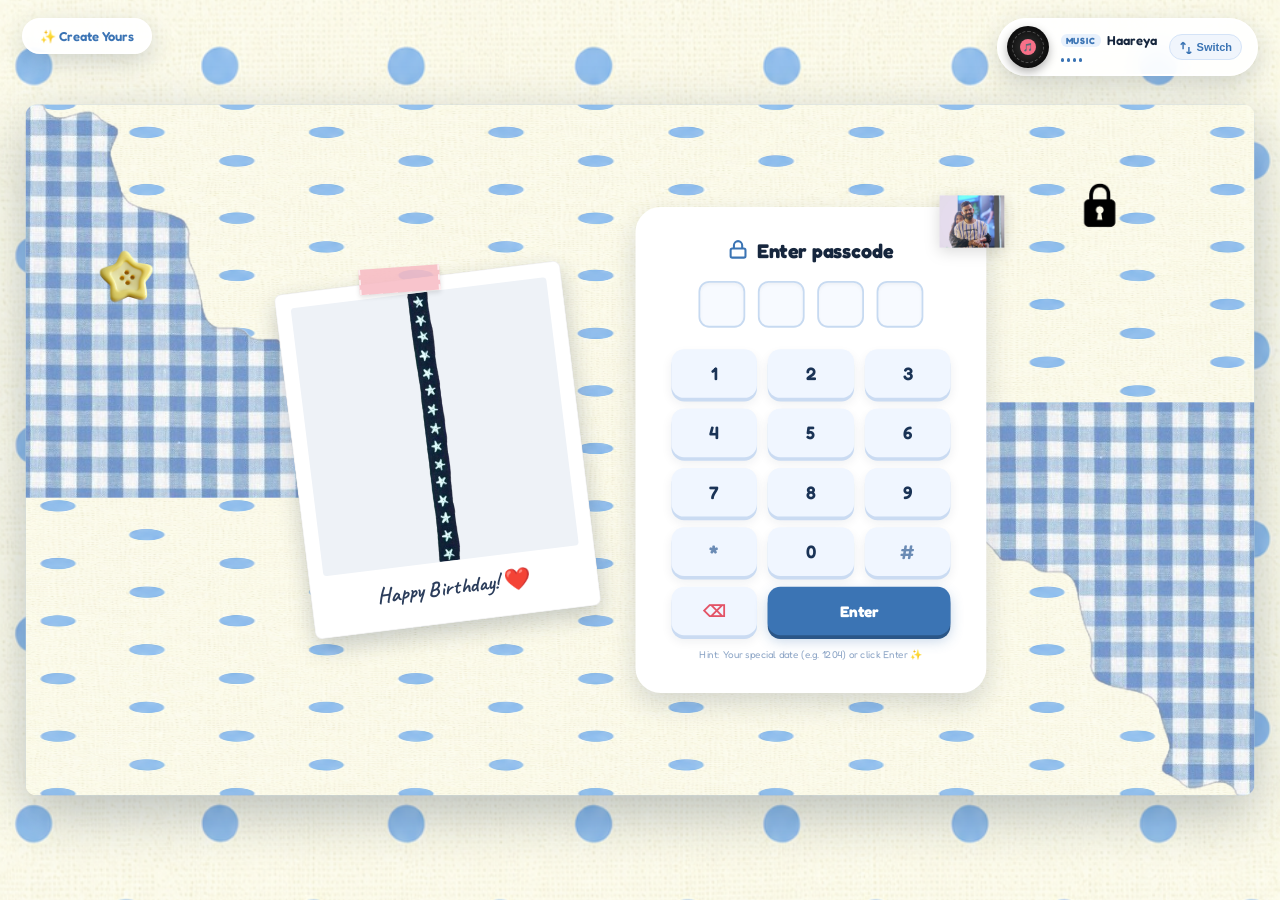
==== index.html @ 92aba4de "feat: complete Canva birthday surprise web app with dual audio, mobile HD engine, admin generator, a" ====
<!DOCTYPE html>
<html lang="en">
<head>
  <meta charset="UTF-8" />
  <meta name="viewport" content="width=device-width, initial-scale=1.0, maximum-scale=1.0, user-scalable=no" />
  <title>Happy Birthday! 🎂✨ | A Special Surprise</title>
  <link rel="icon" href="data:image/svg+xml,<svg xmlns=%22http://www.w3.org/2000/svg%22 viewBox=%220 0 100 100%22><text y=%22.9em%22 font-size=%2290%22>🎂</text></svg>" />
  
  <!-- Canva Fonts & Google Fonts -->
  <link rel="stylesheet" href="assets/fonts/fonts.css" />
  <link rel="preconnect" href="https://fonts.googleapis.com" />
  <link rel="preconnect" href="https://fonts.gstatic.com" crossorigin />
  <link href="https://fonts.googleapis.com/css2?family=Caveat:wght@500;600;700&family=Fredoka:wght@400;500;600;700&family=Patrick+Hand&family=Playfair+Display:ital,wght@0,600;0,700;1,500&display=swap" rel="stylesheet" />
  
  <!-- Canvas Confetti Library -->
  <script src="https://cdn.jsdelivr.net/npm/canvas-confetti@1.9.3/dist/confetti.browser.min.js"></script>
  
  <!-- Main Styles -->
  <link rel="stylesheet" href="styles.css" />
</head>
<body>

  <!-- Floating Audio Player -->
  <aside id="music-player" class="music-widget" aria-label="Music Player">
    <div class="vinyl-wrapper" id="music-toggle" title="Click to Play / Pause Music">
      <div class="vinyl-disc" id="vinyl-disc">
        <div class="vinyl-grooves"></div>
        <div class="vinyl-label">🎵</div>
      </div>
    </div>
    <div class="music-meta">
      <div class="music-title-wrap">
        <span class="music-label">MUSIC</span>
        <span class="music-title" id="music-title">Haareya</span>
      </div>
      <div class="music-bars" id="music-bars">
        <span></span><span></span><span></span><span></span>
      </div>
    </div>
    <button id="song-switch-btn" class="song-switch-btn" title="Switch Track: Haareya / City of Stars">
      <svg viewBox="0 0 24 24" width="14" height="14" fill="none" stroke="currentColor" stroke-width="2.5"><path d="M7 16V4m0 0L3 8m4-4l4 4m6 4v12m0 0l4-4m-4 4l-4-4"/></svg>
      <span>Switch</span>
    </button>
    <audio id="bg-music" loop preload="auto">
      <source src="assets/audio/haareya.mp3" type="audio/mpeg" />
    </audio>
  </aside>

  <!-- Top Floating Admin Link -->
  <a href="admin.html" class="floating-admin-btn" title="Create your own birthday website">
    <span>✨ Create Yours</span>
  </a>

  <!-- Stage Scaler & Centered Stage -->
  <div id="stage-scaler">
    <main id="stage" class="stage-canvas">
      <!-- Canva Cloud Paper Wipe Transition Overlay -->
      <div class="cloud-wipe-overlay" id="cloudWipe" aria-hidden="true"></div>

      <!-- ========================================== -->
      <!-- SLIDE 0: PASSCODE KEYPAD SCREEN             -->
      <!-- ========================================== -->
      <section id="slide-passcode" class="slide active">
        <!-- Torn Gingham Corners -->
        <img src="assets/images/936ff959f65e2d74a622d9ba87ce4b27.png" class="torn-gingham top-left" alt="" />
        <img src="assets/images/936ff959f65e2d74a622d9ba87ce4b27.png" class="torn-gingham bottom-right" alt="" />
        
        <!-- Sparkle stickers -->
        <img src="assets/images/36390bb80030bd93bab742df3a946f5d.png" class="sparkle-sticker star-1" alt="" />
        <img src="assets/images/0099aefeea146e88918db1a9b45b5390.png" class="sparkle-sticker star-2" alt="" />

        <div class="passcode-container">
          <!-- Left: Tilted Polaroid Frame -->
          <div class="polaroid-wrapper" id="passcode-polaroid-wrap">
            <div class="washi-tape tape-top"></div>
            <div class="polaroid-card">
              <div class="polaroid-photo-frame">
                <img id="passcode-polaroid" src="assets/images/8338b435081652f46c4089cbbcd1a45d.png" alt="Memory Photo" class="polaroid-img" />
              </div>
              <div class="polaroid-caption" id="passcode-polaroid-note">Happy Birthday! ❤️</div>
            </div>
          </div>

          <!-- Right: Keypad Card -->
          <div class="keypad-card" id="keypad-card">
            <!-- Ribbon Bow on Top Right -->
            <img src="assets/images/a9b2fd4d803537659a437577995dca43.png" class="ribbon-bow" alt="" />
            
            <div class="keypad-header">
              <div class="lock-icon-wrap">
                <svg viewBox="0 0 24 24" width="22" height="22" fill="none" stroke="currentColor" stroke-width="2.5"><rect x="3" y="11" width="18" height="11" rx="2" ry="2"/><path d="M7 11V7a5 5 0 0 1 10 0v4"/></svg>
              </div>
              <h2 class="keypad-title">Enter passcode</h2>
            </div>

            <!-- 4-digit Asterisk Slots -->
            <div class="pin-display" id="pin-display">
              <div class="pin-slot" data-index="0"></div>
              <div class="pin-slot" data-index="1"></div>
              <div class="pin-slot" data-index="2"></div>
              <div class="pin-slot" data-index="3"></div>
            </div>

            <!-- Keypad Grid -->
            <div class="keypad-grid" id="keypad-grid">
              <button class="key-btn" data-key="1">1</button>
              <button class="key-btn" data-key="2">2</button>
              <button class="key-btn" data-key="3">3</button>
              <button class="key-btn" data-key="4">4</button>
              <button class="key-btn" data-key="5">5</button>
              <button class="key-btn" data-key="6">6</button>
              <button class="key-btn" data-key="7">7</button>
              <button class="key-btn" data-key="8">8</button>
              <button class="key-btn" data-key="9">9</button>
              <button class="key-btn key-special" data-key="*">*</button>
              <button class="key-btn" data-key="0">0</button>
              <button class="key-btn key-special" data-key="#">#</button>
              <button class="key-btn key-clear" data-key="clear" title="Clear">⌫</button>
              <button class="key-btn key-enter" data-key="enter" id="btn-enter-passcode">Enter</button>
            </div>
            <div class="keypad-hint">Hint: Your special date (e.g. 1204) or click Enter ✨</div>
          </div>
        </div>
      </section>

      <!-- ========================================== -->
      <!-- SLIDE 5: WRONG PASSCODE SCREEN             -->
      <!-- ========================================== -->
      <section id="slide-wrong-passcode" class="slide">
        <img src="assets/images/936ff959f65e2d74a622d9ba87ce4b27.png" class="torn-gingham top-left" alt="" />
        <img src="assets/images/936ff959f65e2d74a622d9ba87ce4b27.png" class="torn-gingham bottom-right" alt="" />
        
        <div class="content-box">
          <div class="cat-gif-frame">
            <img src="assets/images/d06c4a481034f2325da9010e7d6704fa.gif" alt="Wrong Passcode Cat" class="animated-gif" />
          </div>
          <h1 class="slide-title title-danger">Wrong Passcode !! 🙈</h1>
          <p class="slide-sub">Oopsie! That's not the secret birthday code!</p>
          <button id="btn-wrong-passcode-retry" class="cute-btn btn-primary btn-bounce">
            <span>TRY AGAIN</span>
          </button>
        </div>
      </section>

      <!-- ========================================== -->
      <!-- SLIDE 6: WANNA SEE YOUR SURPRISE?          -->
      <!-- ========================================== -->
      <section id="slide-surprise" class="slide">
        <img src="assets/images/936ff959f65e2d74a622d9ba87ce4b27.png" class="torn-gingham top-left" alt="" />
        <img src="assets/images/936ff959f65e2d74a622d9ba87ce4b27.png" class="torn-gingham bottom-right" alt="" />
        
        <div class="content-box">
          <div class="mascot-frame">
            <img src="assets/images/3a671a6dfc5faa2d87a4b208f50bb90a.png" alt="Cute Bear" class="mascot-img pulse-anim" />
          </div>
          <h1 class="slide-title">Wanna see your surprise? 🎁✨</h1>
          <div class="btn-group">
            <button id="btn-surprise-yes" class="cute-btn btn-yes">
              <span>YES ! 🥰</span>
            </button>
            <button id="btn-surprise-no" class="cute-btn btn-no">
              <span>NO 😜</span>
            </button>
          </div>
        </div>
      </section>

      <!-- ========================================== -->
      <!-- SLIDE 7: HOW DARE YOU CLICK NO !           -->
      <!-- ========================================== -->
      <section id="slide-how-dare-you" class="slide">
        <img src="assets/images/936ff959f65e2d74a622d9ba87ce4b27.png" class="torn-gingham top-left" alt="" />
        <img src="assets/images/936ff959f65e2d74a622d9ba87ce4b27.png" class="torn-gingham bottom-right" alt="" />
        
        <div class="content-box">
          <div class="cat-gif-frame">
            <img src="assets/images/bbd46bb7feaae5804098b672ba73435b.gif" alt="Angry Kitty" class="animated-gif" />
          </div>
          <h1 class="slide-title title-shake">How dare you click NO ! 😾</h1>
          <p class="slide-sub">You don't get to say no on your birthday! Try again!</p>
          <button id="btn-how-dare-retry" class="cute-btn btn-primary btn-bounce">
            <span>TRY AGAIN 🥺</span>
          </button>
        </div>
      </section>

      <!-- ========================================== -->
      <!-- SLIDE 4: 12:00 AM BIRTHDAY SPREAD (Canva Page 8) -->
      <!-- ========================================== -->
      <section id="slide-bday-spread" class="slide" aria-label="Happy Birthday 12:00 AM Spread">
        <!-- Torn Gingham Corners -->
        <img src="assets/images/936ff959f65e2d74a622d9ba87ce4b27.png" class="torn-gingham top-left" alt="" />
        <img src="assets/images/936ff959f65e2d74a622d9ba87ce4b27.png" class="torn-gingham bottom-right" alt="" />

        <!-- Sparkle Stickers -->
        <img src="assets/images/36390bb80030bd93bab742df3a946f5d.png" class="sparkle-sticker star-1" alt="" />
        <img src="assets/images/0099aefeea146e88918db1a9b45b5390.png" class="sparkle-sticker star-2" alt="" />

        <div class="bday-spread">
          <!-- Left: Tilted Portrait Polaroid with Washi Tape and Newspaper-Cutout Ransom Badges -->
          <div class="bday-left">
            <div class="my-boy-frame">
              <div class="washi-tape tape-top"></div>
              <!-- Ransom Cutout MY BOY & MOI Badges -->
              <div class="ransom-badge ransom-top" id="myBoyBadge">
                <span class="ransom-letter bg-navy">M</span>
                <span class="ransom-letter bg-mid">Y</span>
                <span class="ransom-letter bg-white-border" style="margin-left: 4px;">B</span>
                <span class="ransom-letter bg-navy">O</span>
                <span class="ransom-letter bg-mid">Y</span>
              </div>
              <div class="ransom-badge ransom-bottom" id="moiBadge">
                <span class="ransom-letter bg-mid">M</span>
                <span class="ransom-letter bg-white-border">O</span>
                <span class="ransom-letter bg-navy">I</span>
              </div>
              <img id="imgSpread" class="polaroid-img" src="assets/images/8f4399ac68b4198a5ef2dcbb0eec4224.jpg" alt="Birthday boy portrait" />
            </div>
          </div>

          <!-- Right: Bunting, HAPPY BIRTHDAY Cutouts, Subtitle, CTA Button, Raccoon Sticker -->
          <div class="bday-right">
            <!-- Hanging SVG Pennant Bunting Banner -->
            <svg class="bunting-svg" width="310" height="68" viewBox="0 0 310 68" fill="none" aria-hidden="true">
              <path d="M8 10 Q155 48 302 10" stroke="#1c314a" stroke-width="2.5"/>
              <polygon points="35,17 55,22 42,40" fill="#4878ab"/>
              <polygon points="88,26 110,29 96,48" fill="#d7e6f5" stroke="#1c314a" stroke-width="1.5"/>
              <polygon points="145,31 167,31 156,51" fill="#1c314a"/>
              <polygon points="202,27 224,24 214,44" fill="#d7e6f5" stroke="#1c314a" stroke-width="1.5"/>
              <polygon points="255,18 275,13 268,34" fill="#4878ab"/>
            </svg>

            <!-- Cutout Letters spelling HAPPY BIRTHDAY -->
            <div class="cutout-letters" aria-label="HAPPY BIRTHDAY">
              <span class="cutout-char dark">H</span>
              <span class="cutout-char mid">A</span>
              <span class="cutout-char light">P</span>
              <span class="cutout-char gingham">P</span>
              <span class="cutout-char dark">Y</span>
              <span class="cutout-break"></span>
              <span class="cutout-char light">B</span>
              <span class="cutout-char mid">I</span>
              <span class="cutout-char gingham">R</span>
              <span class="cutout-char dark">T</span>
              <span class="cutout-char light">H</span>
              <span class="cutout-char mid">D</span>
              <span class="cutout-char dark">A</span>
              <span class="cutout-char gingham">Y</span>
            </div>

            <p class="hand-sub bday-time-sub" id="bdaySubtitle">
              12:00 AM — Officially your special day! 💙
            </p>

            <button class="cute-btn btn-primary btn-bounce" id="btn-bday-celebrate" type="button">
              <span>Let's Celebrate →</span>
            </button>

            <!-- Cute Party Raccoon Sticker in Bottom Right Corner (video 0:26 match) -->
            <img class="spread-raccoon-sticker" src="assets/images/9e7f1cf7519b99cb4047562725440301.png" alt="Party raccoon sticker" />
          </div>
        </div>
      </section>

      <!-- ========================================== -->
      <!-- SLIDE 5: BLOW OUT THE CANDLES !!!          -->
      <!-- ========================================== -->
      <section id="slide-candles" class="slide" aria-label="Interactive birthday cake">
        <img src="assets/images/936ff959f65e2d74a622d9ba87ce4b27.png" class="torn-gingham top-left" alt="" />
        <img src="assets/images/936ff959f65e2d74a622d9ba87ce4b27.png" class="torn-gingham bottom-right" alt="" />

        <div class="candles-content">
          <h1 class="slide-title candles-title" id="cakeHeading">Blow out the Candles !!! 🎂</h1>
          <p class="candles-subtitle" id="cakeSub">✨ Click the cake to make a wish &amp; blow out the candles! ✨</p>
          
          <div class="cake-stage-wrapper">
            <!-- Left Cheering Chihuahua Pair (pops up on candle blowout) -->
            <div class="chihuahua-pair left-pair">
              <img class="cheering-chihuahua" id="dogLeft" src="assets/images/e0ae3e6a46d5f4d81db61797c53d1c94.png" alt="Cheering party dog" />
              <img class="cheering-chihuahua" id="dogLeft2" src="assets/images/b58dc6a9766481bf222b681c7176d78d.png" alt="Cheering party dog" />
            </div>

            <!-- Photorealistic Vintage Cake with 8 Interactive Flickering Candle Flames -->
            <div class="cake-interactive" id="cake-container" role="button" tabindex="0" title="Click cake to blow candles!" aria-label="Blow out candles">
              <img src="assets/images/09a443278b31bd865cae4542ae22295b.png" alt="Birthday Cake" class="cake-photo-img" id="cake-img" />
              <div class="flame-overlay-layer" id="candlesGroup">
                <span class="real-flame" style="left: 34%; top: 11%;"></span>
                <span class="real-flame" style="left: 39%; top: 14%;"></span>
                <span class="real-flame" style="left: 43%; top: 9%;"></span>
                <span class="real-flame" style="left: 49%; top: 8%;"></span>
                <span class="real-flame" style="left: 55%; top: 9%;"></span>
                <span class="real-flame" style="left: 59%; top: 13%;"></span>
                <span class="real-flame" style="left: 63%; top: 10%;"></span>
                <span class="real-flame" style="left: 66%; top: 12%;"></span>
              </div>
            </div>

            <!-- Right Cheering Chihuahua Pair -->
            <div class="chihuahua-pair right-pair">
              <img class="cheering-chihuahua flip" id="dogRight1" src="assets/images/b58dc6a9766481bf222b681c7176d78d.png" alt="Cheering party dog" />
              <img class="cheering-chihuahua flip" id="dogRight" src="assets/images/e0ae3e6a46d5f4d81db61797c53d1c94.png" alt="Cheering party dog" />
            </div>
          </div>
          
          <div class="blow-hint-tag" id="cakeHintText">🎂 Click me to blow candles !! 💨</div>

          <div class="cake-action-btns">
            <button class="cute-btn btn-secondary sm" id="micBlowBtn" type="button">🎤 Blow Into Mic</button>
            <button class="cute-btn btn-primary sm" id="afterCakeBtn" type="button" style="display: none;">
              <span>Next: Choose Gifts! 🎁</span>
            </button>
          </div>
        </div>
      </section>

      <!-- ========================================== -->
      <!-- SLIDE 10: YAY!! HAPPY BIRTHDAYYY           -->
      <!-- ========================================== -->
      <section id="slide-celebration" class="slide">
        <img src="assets/images/936ff959f65e2d74a622d9ba87ce4b27.png" class="torn-gingham top-left" alt="" />
        <img src="assets/images/936ff959f65e2d74a622d9ba87ce4b27.png" class="torn-gingham bottom-right" alt="" />

        <div class="content-box">
          <div class="celebration-badge">🎉 WISH GRANTED! 🎉</div>
          <h1 class="slide-title celebration-title">Yay!! Happy Birthdayyy! 🥳💖</h1>
          <div class="cake-celebrate-wrap">
            <img src="assets/images/b1dee7f2cea3aa95b9dc54d5a8ccc1fa.png" alt="Blown Out Cake" class="cake-blown-img" />
          </div>
          <p class="slide-sub">May all your sweetest dreams and secret wishes come true!</p>
          <button id="btn-to-accept-gifts" class="cute-btn btn-primary btn-bounce">
            <span>Next: Choose Gifts! 🎁</span>
          </button>
        </div>
      </section>

      <!-- ========================================== -->
      <!-- SLIDE 11: ACCEPT YOUR GIFTS?               -->
      <!-- ========================================== -->
      <section id="slide-accept-gifts" class="slide">
        <img src="assets/images/936ff959f65e2d74a622d9ba87ce4b27.png" class="torn-gingham top-left" alt="" />
        <img src="assets/images/936ff959f65e2d74a622d9ba87ce4b27.png" class="torn-gingham bottom-right" alt="" />

        <div class="content-box">
          <div class="teddy-frame">
            <img src="assets/images/a5bdfde35d03ce2bd14f553ed2249355.png" alt="Cute Teddy" class="teddy-img pulse-anim" />
          </div>
          <h1 class="slide-title">Accept your gifts? 💝</h1>
          <div class="btn-group">
            <button id="btn-accept-yes" class="cute-btn btn-yes">
              <span>YES ! 😍</span>
            </button>
            <button id="btn-accept-no" class="cute-btn btn-no">
              <span>NO 🥺</span>
            </button>
          </div>
        </div>
      </section>

      <!-- ========================================== -->
      <!-- SLIDE 12: PLEASE TRY AGAIN                 -->
      <!-- ========================================== -->
      <section id="slide-crying-cat" class="slide">
        <img src="assets/images/936ff959f65e2d74a622d9ba87ce4b27.png" class="torn-gingham top-left" alt="" />
        <img src="assets/images/936ff959f65e2d74a622d9ba87ce4b27.png" class="torn-gingham bottom-right" alt="" />

        <!-- Disco Balls on sides -->
        <img src="assets/images/b387aa4adfcc7da0a7b93c966944bd9b.png" class="disco-ball disco-left" alt="" />
        <img src="assets/images/b387aa4adfcc7da0a7b93c966944bd9b.png" class="disco-ball disco-right" alt="" />

        <div class="content-box">
          <div class="crying-cat-frame">
            <img src="assets/images/0065f633b36ed9f79b6383af28e2926d.png" alt="Crying Cat" class="crying-cat-img" />
          </div>
          <h1 class="slide-title">Please try again... 😿</h1>
          <p class="slide-sub">Don't break my heart on your birthday! Please accept!</p>
          <button id="btn-crying-okay" class="cute-btn btn-cloud btn-bounce">
            <span>OKAY ☁️</span>
          </button>
        </div>
      </section>

      <!-- ========================================== -->
      <!-- SLIDE 13: YAY! CHOOSE YOUR GIFT            -->
      <!-- ========================================== -->
      <section id="slide-choose-gift" class="slide">
        <img src="assets/images/936ff959f65e2d74a622d9ba87ce4b27.png" class="torn-gingham top-left" alt="" />
        <img src="assets/images/936ff959f65e2d74a622d9ba87ce4b27.png" class="torn-gingham bottom-right" alt="" />

        <!-- Top Stickers: Cocktail & Kiss -->
        <img src="assets/images/09a443278b31bd865cae4542ae22295b.png" class="sticker-cocktail" alt="" />
        <img src="assets/images/9bc20e701d0b7f84b0cc834e027db27d.png" class="sticker-kiss" alt="" />

        <div class="gifts-content">
          <h1 class="slide-title gifts-header-title">Yay! Choose your gift 🎁✨</h1>
          
          <div class="gifts-grid">
            <!-- Gift 1: Letter -->
            <div class="gift-card" id="card-gift-1">
              <div class="gift-img-frame">
                <img src="assets/images/84f183d31e507d60154c8f05c853342b.png" alt="Love Letter Envelope" class="gift-icon-img" />
              </div>
              <button class="gift-label-btn">Gift 1</button>
              <div class="gift-desc">A Special Letter 💌</div>
            </div>

            <!-- Gift 2: Bouquet -->
            <div class="gift-card" id="card-gift-2">
              <div class="gift-img-frame">
                <img src="assets/images/ced864723a93b0b35f4b2fc51ccf1656.png" alt="Flower Bouquet" class="gift-icon-img" />
              </div>
              <button class="gift-label-btn">Gift 2</button>
              <div class="gift-desc">Fresh Flowers 💐</div>
            </div>

            <!-- Gift 3: Scrapbook -->
            <div class="gift-card" id="card-gift-3">
              <div class="gift-img-frame">
                <img src="assets/images/d8408c52ddb203fde5ed3224b5364b42.png" alt="Scrapbook Present" class="gift-icon-img" />
              </div>
              <button class="gift-label-btn">Gift 3</button>
              <div class="gift-desc">Our Scrapbook 📖</div>
            </div>
          </div>
          
          <div class="gifts-tip">💡 You can open and view all three gifts!</div>
        </div>
      </section>

      <!-- ========================================== -->
      <!-- SLIDE 14: GIFT 1 (ROMANTIC LOVE LETTER)    -->
      <!-- ========================================== -->
      <section id="slide-letter" class="slide">
        <img src="assets/images/936ff959f65e2d74a622d9ba87ce4b27.png" class="torn-gingham top-left" alt="" />
        <img src="assets/images/936ff959f65e2d74a622d9ba87ce4b27.png" class="torn-gingham bottom-right" alt="" />

        <div class="letter-stage">
          <div class="parchment-sheet">
            <div class="wax-seal-badge">💌</div>
            <h2 class="letter-greeting" id="letter-greeting">My Dearest Birthday Person,</h2>
            <div class="letter-body-text" id="letter-content">
              I've been trying to find the right words to tell you how much you mean to me, and I keep coming back to how lucky I am to have you in my life. You bring so much light, laughter, and calm into my world every single day. Seeing your smile makes everything feel right. I hope this birthday brings you all the joy, love, and wonder you give to everyone around you!
            </div>
            <div class="letter-signoff">
              <span>With all my love,</span>
              <strong id="letter-author">Forever Yours ❤️</strong>
            </div>
          </div>
          <button id="btn-back-from-letter" class="cute-btn btn-secondary nav-back-btn">
            <span>← Back to Gifts</span>
          </button>
        </div>
      </section>

      <!-- ========================================== -->
      <!-- SLIDE 15: GIFT 2 (FLOWERS BOUQUET)         -->
      <!-- ========================================== -->
      <section id="slide-flowers" class="slide">
        <img src="assets/images/936ff959f65e2d74a622d9ba87ce4b27.png" class="torn-gingham top-left" alt="" />
        <img src="assets/images/936ff959f65e2d74a622d9ba87ce4b27.png" class="torn-gingham bottom-right" alt="" />

        <div class="flowers-stage">
          <h1 class="slide-title flowers-title">Some flowers for you!! 🌸💐</h1>
          <div class="flower-gallery">
            <div class="flower-frame polaroid-style tilt-left">
              <img src="assets/images/5087d25b38d46f06598fa2cf8e331598.jpg" alt="Flower 1" class="flower-img" />
              <div class="flower-caption">Fresh blooms 🌷</div>
            </div>
            <div class="flower-frame polaroid-style tilt-center">
              <img src="assets/images/b2e0e4968c920cb3ff6b64472a80d770.jpg" alt="Flower 2" class="flower-img" />
              <div class="flower-caption">For the prettiest smile 🌼</div>
            </div>
            <div class="flower-frame polaroid-style tilt-right">
              <img src="assets/images/2d26fa6f4f5d96b95ccd30659d1fb414.jpg" alt="Flower 3" class="flower-img" />
              <div class="flower-caption">Forever blooming 🌹</div>
            </div>
          </div>
          <p class="flowers-note">"Like these flowers, you bring color, fragrance, and happiness wherever you go!"</p>
          <button id="btn-back-from-flowers" class="cute-btn btn-secondary nav-back-btn">
            <span>← Back to Gifts</span>
          </button>
        </div>
      </section>

      <!-- ========================================== -->
      <!-- SLIDE 16: GIFT 3 (SCRAPBOOK ALBUM)         -->
      <!-- ========================================== -->
      <section id="slide-scrapbook" class="slide">
        <img src="assets/images/936ff959f65e2d74a622d9ba87ce4b27.png" class="torn-gingham top-left" alt="" />
        <img src="assets/images/936ff959f65e2d74a622d9ba87ce4b27.png" class="torn-gingham bottom-right" alt="" />

        <div class="scrapbook-stage">
          <!-- Double Page Open Scrapbook Album -->
          <div class="scrapbook-book" id="scrapbook-book">
            <!-- Binder clips on sides -->
            <div class="binder-clip clip-left"></div>
            <div class="binder-clip clip-right"></div>
            
            <!-- Left Page -->
            <div class="book-page page-left">
              <div class="page-corner-tape tape-tl"></div>
              
              <!-- Memory Polaroid 1 -->
              <div class="memory-polaroid" id="scrapbook-polaroid-1" title="Click to enlarge photo">
                <div class="polaroid-pin">📌</div>
                <img id="scrapbook-photo-1" src="assets/images/b0741a182561ced2d924951b42ac6dc6.jpg" alt="Memory Photo 1" class="polaroid-photo" />
                <div class="polaroid-note" id="scrapbook-caption-1">Our golden memories ✨</div>
              </div>

              <!-- Sticky Note 1 -->
              <div class="sticky-note sticky-blue" id="scrapbook-sticky-1">
                <p id="scrapbook-note-1">"The world is a little brighter because you're in it."</p>
              </div>

              <div class="tag-birthday-boy">Birthday Star ⭐</div>
            </div>

            <!-- Page Center Spine Rings -->
            <div class="book-spine">
              <span class="ring"></span><span class="ring"></span><span class="ring"></span>
              <span class="ring"></span><span class="ring"></span><span class="ring"></span>
            </div>

            <!-- Right Page -->
            <div class="book-page page-right">
              <div class="page-corner-tape tape-tr"></div>
              
              <!-- Disco ball & stars -->
              <img src="assets/images/b387aa4adfcc7da0a7b93c966944bd9b.png" class="scrapbook-disco" alt="" />
              
              <!-- Dedication Card -->
              <div class="dedication-card">
                <h3 class="dedication-header">Happy Birthday to the most special person! 🎂</h3>
                <p class="dedication-text" id="scrapbook-dedication-text">
                  Happy birthday to the person who makes my world brighter. I don't say it enough, but I'm endlessly grateful for your kindness, your strength, and the way you make every moment feel magical.
                </p>
              </div>

              <!-- Sticky Note 2 -->
              <div class="sticky-note sticky-yellow" id="scrapbook-sticky-2">
                <p id="scrapbook-note-2">"You have a way of making ordinary moments feel truly special."</p>
              </div>

              <!-- Party Raccoon Dancing Sticker -->
              <div class="raccoon-sticker-frame">
                <img src="assets/images/0099aefeea146e88918db1a9b45b5390.png" alt="Party Mascot" class="raccoon-sticker bounce-anim" />
              </div>
            </div>
          </div>

          <!-- Scrapbook Navigation Bar -->
          <div class="scrapbook-controls">
            <button id="btn-back-from-scrapbook" class="cute-btn btn-secondary">
              <span>← Back to Gifts</span>
            </button>
            <button id="btn-to-real-gift" class="cute-btn btn-special-glow btn-bounce">
              <span>Okay, joke aside... Open REAL Gifts! 🎁✨</span>
            </button>
          </div>
        </div>
      </section>

      <!-- ========================================== -->
      <!-- SLIDE 17: REAL GIFTS (MYSTERY BOXES)       -->
      <!-- ========================================== -->
      <section id="slide-real-gifts" class="slide">
        <img src="assets/images/936ff959f65e2d74a622d9ba87ce4b27.png" class="torn-gingham top-left" alt="" />
        <img src="assets/images/936ff959f65e2d74a622d9ba87ce4b27.png" class="torn-gingham bottom-right" alt="" />

        <div class="real-gifts-stage">
          <div class="real-gifts-header">
            <h1 class="slide-title real-title">Okay, jokes aside... this is your REAL gift! 💝</h1>
            <p class="real-sub">Open the two mystery boxes below one-by-one!</p>
          </div>

          <div class="mystery-boxes-row">
            <!-- Mystery Box 1: Social Profiles -->
            <div class="mystery-box-card" id="mystery-box-1">
              <div class="box-visual" id="box-1-visual">
                <img src="assets/images/mystery-box-1.svg" alt="Mystery Box 1" class="mystery-box-svg" width="96" height="96" />
                <div class="box-lid">
                  <div class="box-ribbon-bow">🎀</div>
                </div>
                <div class="box-body">
                  <span class="box-number">Box 1</span>
                  <div class="box-instruction">Click to Unwrap 🎁</div>
                </div>
              </div>
              <div class="box-revealed-content" id="box-1-revealed" style="display: none;">
                <div class="revealed-tag">✨ Unlocked: Stay Connected! ✨</div>
                <h3 class="revealed-title">My Socials & Contacts</h3>
                <div class="social-links-list">
                  <div class="social-row">
                    <span class="social-icon"><img src="assets/images/icon-instagram.svg" alt="Instagram" class="social-icon-img" width="28" height="28" /></span>
                    <div class="social-info">
                      <span class="social-platform">INSTAGRAM</span>
                      <strong class="social-handle" id="social-val-insta">@birthday.love</strong>
                    </div>
                    <button class="copy-btn" data-copy="social-val-insta">Copy</button>
                    <a href="https://instagram.com" target="_blank" rel="noopener" class="visit-btn" id="social-link-insta">Visit</a>
                  </div>
                  <div class="social-row">
                    <span class="social-icon"><img src="assets/images/icon-snapchat.svg" alt="Snapchat" class="social-icon-img" width="28" height="28" /></span>
                    <div class="social-info">
                      <span class="social-platform">SNAPCHAT</span>
                      <strong class="social-handle" id="social-val-snap">@bday_vibes</strong>
                    </div>
                    <button class="copy-btn" data-copy="social-val-snap">Copy</button>
                    <a href="https://snapchat.com" target="_blank" rel="noopener" class="visit-btn" id="social-link-snap">Visit</a>
                  </div>
                  <div class="social-row">
                    <span class="social-icon"><img src="assets/images/icon-gmail.svg" alt="Gmail" class="social-icon-img" width="28" height="28" /></span>
                    <div class="social-info">
                      <span class="social-platform">GMAIL</span>
                      <strong class="social-handle" id="social-val-email">birthday.wishes@love.com</strong>
                    </div>
                    <button class="copy-btn" data-copy="social-val-email">Copy</button>
                    <a href="mailto:birthday.wishes@love.com" class="visit-btn" id="social-link-email">Mail</a>
                  </div>
                  <div class="social-row">
                    <span class="social-icon"><img src="assets/images/icon-whatsapp.svg" alt="WhatsApp" class="social-icon-img" width="28" height="28" /></span>
                    <div class="social-info">
                      <span class="social-platform">WHATSAPP</span>
                      <strong class="social-handle" id="social-val-wa">+91 98765 43210</strong>
                    </div>
                    <button class="copy-btn" data-copy="social-val-wa">Copy</button>
                    <a href="https://wa.me/" target="_blank" rel="noopener" class="visit-btn" id="social-link-wa">Chat</a>
                  </div>
                </div>
              </div>
            </div>

            <!-- Mystery Box 2: Wishes Board -->
            <div class="mystery-box-card" id="mystery-box-2">
              <div class="box-visual" id="box-2-visual">
                <img src="assets/images/mystery-box-2.svg" alt="Mystery Box 2" class="mystery-box-svg" width="96" height="96" />
                <div class="box-lid">
                  <div class="box-ribbon-bow">🎁</div>
                </div>
                <div class="box-body">
                  <span class="box-number">Box 2</span>
                  <div class="box-instruction">Click to Unwrap 🌟</div>
                </div>
              </div>
              <div class="box-revealed-content" id="box-2-revealed" style="display: none;">
                <div class="revealed-tag">🎉 Unlocked: Birthday Love! 🎉</div>
                <h3 class="revealed-title">Friends & Family Wishes Board</h3>
                <div class="wishes-feed" id="wishes-feed">
                  <!-- Dynamically populated from Supabase / localStorage -->
                  <div class="wish-item">
                    <div class="wish-header">
                      <strong class="wisher-name">Aarav Sharma</strong>
                      <span class="wisher-bday">🎂 Nov 20</span>
                    </div>
                    <p class="wish-message">"Happy Birthday bhai! May this year bring you crazy success, health, and happiness! Stay blessed always!"</p>
                  </div>
                  <div class="wish-item">
                    <div class="wish-header">
                      <strong class="wisher-name">Priya Patel</strong>
                      <span class="wisher-bday">🎂 Apr 15</span>
                    </div>
                    <p class="wish-message">"Happiest birthday to the sweetest soul! Keep spreading your wonderful smile and positivity everywhere! ✨"</p>
                  </div>
                </div>

                <!-- Add Your Name Prompt -->
                <div class="add-wish-prompt" id="wish-prompt-section">
                  <p class="prompt-text">Want your name on this board too? 💖</p>
                  <div class="prompt-buttons">
                    <button id="btn-wish-yes" class="cute-btn btn-yes-sm">YES! Add Me</button>
                    <button id="btn-wish-no" class="cute-btn btn-no-sm">Just Reading</button>
                  </div>
                </div>

                <!-- Wish Submission Form -->
                <form id="wish-form" class="wish-form" style="display: none;">
                  <div class="form-row">
                    <input type="text" id="wish-input-name" placeholder="Your Name" required class="cute-input" maxlength="60" />
                    <input type="date" id="wish-input-bday" title="Your Birthday Date" required class="cute-input" />
                  </div>
                  <textarea id="wish-input-text" placeholder="Write your heartfelt birthday wish here..." required class="cute-textarea" maxlength="500"></textarea>
                  
                  <!-- Optional Photo Upload with Preview -->
                  <div class="wish-file-wrap">
                    <label for="wish-input-photo" class="wish-file-label" id="wish-file-label">
                      <span class="file-icon">📷</span>
                      <span id="wish-photo-label-text">Attach cute photo (optional)</span>
                    </label>
                    <input type="file" id="wish-input-photo" accept="image/*" class="wish-file-input" />
                    <div id="wish-photo-preview-wrap" class="wish-photo-preview-wrap" style="display: none;">
                      <img id="wish-photo-preview-img" src="" alt="Wish Preview" class="wish-preview-thumb" />
                      <button type="button" id="btn-remove-wish-photo" class="btn-remove-photo" title="Remove attached photo">✕</button>
                    </div>
                  </div>

                  <button type="submit" id="btn-submit-wish" class="cute-btn btn-primary btn-submit">
                    <span>Send Birthday Wish 💌</span>
                  </button>
                  <div id="wish-form-status" class="wish-form-status"></div>
                </form>
              </div>
            </div>
          </div>

          <!-- Footer Controls -->
          <div class="real-gifts-footer">
            <button id="btn-back-to-scrapbook" class="cute-btn btn-secondary">
              <span>← Back to Scrapbook</span>
            </button>
            <button id="btn-final-restart" class="cute-btn btn-secondary">
              <span>↺ Restart Experience</span>
            </button>
          </div>
        </div>
      </section>

    </main>
  </div>

  <!-- Toast Notification Container -->
  <div id="toast-container" class="toast-container" aria-live="polite"></div>

  <!-- Fullscreen Photo Lightbox Modal -->
  <div id="photo-modal" class="photo-modal" aria-hidden="true">
    <div class="modal-backdrop" id="modal-backdrop"></div>
    <div class="modal-content">
      <button class="modal-close-btn" id="modal-close" aria-label="Close Photo">✕</button>
      <div class="modal-polaroid-frame">
        <img id="modal-photo-img" src="" alt="Enlarged Memory Photo" class="modal-photo" />
        <div id="modal-photo-caption" class="modal-caption"></div>
      </div>
    </div>
  </div>

  <!-- Supabase Client & App Logic -->
  <script src="https://cdn.jsdelivr.net/npm/@supabase/supabase-js@2"></script>
  <script src="supabase-client.js"></script>
  <script src="app.js"></script>
</body>
</html>
---- assets/fonts/fonts.css ----
@font-face {
  font-family: 'Arimo';
  font-style: italic;
  font-weight: 400;
  font-display: swap;
  src: url('./711f50b3a8c00bb7e2e05ef85f982cb6.woff') format('woff');
}

@font-face {
  font-family: 'Arimo';
  font-style: italic;
  font-weight: 700;
  font-display: swap;
  src: url('./0803f40e19a074a5520c2746a6ba3c95.woff') format('woff');
}

@font-face {
  font-family: 'Arimo';
  font-style: normal;
  font-weight: 400;
  font-display: swap;
  src: url('./834f64ff415fb8f4f5d92d8fd40507e9.woff') format('woff');
}

@font-face {
  font-family: 'Arimo';
  font-style: normal;
  font-weight: 700;
  font-display: swap;
  src: url('./b07201e0e9fc452103c1c0345b0e7c1d.woff') format('woff');
}

@font-face {
  font-family: 'Canva Sans';
  font-style: normal;
  font-weight: 700;
  font-display: swap;
  src: url('./6f33b662dba0705347f24c030f2a9c18.woff') format('woff');
}

@font-face {
  font-family: 'Canva Sans';
  font-style: normal;
  font-weight: 400;
  font-display: swap;
  src: url('./8461fcb69f64bc53c83df66f88d997e5.woff') format('woff');
}

@font-face {
  font-family: 'JA Jayagiri Sans';
  font-style: normal;
  font-weight: 400;
  font-display: swap;
  src: url('./2c611869a00f665d75f9cdcd6394766c.woff') format('woff');
}

@font-face {
  font-family: 'League Spartan';
  font-style: normal;
  font-weight: 700;
  font-display: swap;
  src: url('./17bf2c0289a0315c35428e4164035c41.woff') format('woff');
}

@font-face {
  font-family: 'Anaktoria';
  font-style: normal;
  font-weight: 400;
  font-display: swap;
  src: url('./33d90539d957dc6c818b286cb33e652e.woff') format('woff');
}

@font-face {
  font-family: 'Railey';
  font-style: normal;
  font-weight: 400;
  font-display: swap;
  src: url('./533193247616ed92929e68a2bab40268.woff') format('woff');
}

@font-face {
  font-family: 'Pony Club';
  font-style: normal;
  font-weight: 400;
  font-display: swap;
  src: url('./8d6ef9e0bb259abad4551072fb13083e.woff') format('woff');
}

@font-face {
  font-family: 'Lazydog';
  font-style: normal;
  font-weight: 400;
  font-display: swap;
  src: url('./b5d2bdef1c502ec9b561af7b792bf388.woff') format('woff');
}

@font-face {
  font-family: 'Crafty Girls';
  font-style: normal;
  font-weight: 400;
  font-display: swap;
  src: url('./dec8bd7227e631bd8a456eefd5317a57.woff') format('woff');
}
---- styles.css ----
/* ==========================================================================
   BIRTHDAY SURPRISE SCRAPBOOK - STYLES & FLUID ANIMATIONS
   100% Faithful Canva Scrapbook Aesthetic + 3D Effects + Responsive Scaling
   ========================================================================== */

:root {
  --blue-bg: #8bb4e7;
  --blue-navy: #182b49;
  --blue-ink: #16263d;
  --blue-primary: #3b74b4;
  --blue-light: #e8f1fc;
  --cream: #fffdf9;
  --cream-card: #fcf8ee;
  --pink-accent: #f77088;
  --gold: #ffbe26;
  --shadow-stage: 0 20px 60px rgba(18, 38, 68, 0.28);
  --shadow-card: 0 12px 30px rgba(18, 38, 68, 0.16);
  --shadow-polaroid: 0 10px 25px rgba(22, 40, 68, 0.22);
}

* {
  box-sizing: border-box;
  margin: 0;
  padding: 0;
  -webkit-tap-highlight-color: transparent;
}

html, body {
  width: 100%;
  height: 100%;
  overflow: hidden;
  background-color: #8bb4e7;
  background-image: url('assets/images/f14d08c44c03633f2a5d6945b48e3d52.png');
  background-size: cover;
  background-position: center;
  font-family: 'Fredoka', -apple-system, sans-serif;
  color: var(--blue-ink);
  user-select: none;
}

/* ==========================================================================
   STAGE SCALER & STAGE CANVAS (1366 x 768)
   ========================================================================== */
#stage-scaler {
  width: 100vw;
  height: 100vh;
  display: flex;
  align-items: center;
  justify-content: center;
  overflow: hidden;
  position: relative;
}

.stage-canvas {
  width: 1366px;
  height: 768px;
  min-width: 1366px;
  min-height: 768px;
  position: relative;
  background-color: #8bb4e7;
  background-image: url('assets/images/f14d08c44c03633f2a5d6945b48e3d52.png');
  background-size: 1366px 768px;
  background-repeat: no-repeat;
  box-shadow: var(--shadow-stage);
  border-radius: 12px;
  overflow: hidden;
  transform-origin: center center;
  transition: transform 0.15s ease-out;
}

/* ==========================================================================
   SLIDE TRANSITIONS & ACTIVE STATES
   ========================================================================== */
.slide {
  position: absolute;
  top: 0;
  left: 0;
  width: 100%;
  height: 100%;
  display: flex;
  align-items: center;
  justify-content: center;
  opacity: 0;
  pointer-events: none;
  transform: scale(0.96) translateY(15px);
  transition: opacity 0.5s cubic-bezier(0.2, 0.8, 0.25, 1), transform 0.5s cubic-bezier(0.2, 0.8, 0.25, 1);
  overflow: hidden;
}

.slide.active {
  opacity: 1;
  pointer-events: auto;
  transform: scale(1) translateY(0);
}

/* ==========================================================================
   CANVA CLOUD PAPER WIPE TRANSITION
   ========================================================================== */
.cloud-wipe-overlay {
  position: absolute;
  inset: -30%;
  z-index: 999;
  pointer-events: none;
  background:
    radial-gradient(var(--blue-dot, #87abd3) 4px, transparent 4px),
    var(--cream, #fcf8ee);
  background-size: 36px 36px;
  border-left: 14px solid #9cb9d9;
  border-right: 14px solid #9cb9d9;
  transform: translateX(130%) rotate(-8deg);
  box-shadow: -20px 0 50px rgba(23, 42, 64, 0.25);
}

.cloud-wipe-overlay.animating {
  animation: canvaPageWipe 0.68s cubic-bezier(0.65, 0, 0.35, 1) forwards;
}

@keyframes canvaPageWipe {
  0%   { transform: translateX(130%) rotate(-8deg); }
  45%  { transform: translateX(0%) rotate(-4deg); }
  55%  { transform: translateX(0%) rotate(-4deg); }
  100% { transform: translateX(-135%) rotate(-8deg); }
}

/* Torn Gingham Overlays */
.torn-gingham {
  position: absolute;
  pointer-events: none;
  z-index: 1;
  width: 483px;
  height: 517px;
  object-fit: contain;
}

.torn-gingham.top-left {
  top: -80px;
  left: -80px;
  transform: rotate(-180deg);
}

.torn-gingham.bottom-right {
  bottom: -80px;
  right: -80px;
  transform: rotate(0deg);
}

/* Decorative Stickers */
.sparkle-sticker {
  position: absolute;
  pointer-events: none;
  z-index: 2;
  animation: sparkle-pulse 3s infinite ease-in-out;
}
.star-1 { top: 80px; right: 140px; width: 64px; }
.star-2 { top: 160px; left: 80px; width: 64px; animation-delay: 1.5s; }

@keyframes sparkle-pulse {
  0%, 100% { transform: scale(1) rotate(0deg); opacity: 0.85; }
  50% { transform: scale(1.15) rotate(15deg); opacity: 1; }
}

/* ==========================================================================
   FLOATING MUSIC PLAYER
   ========================================================================== */
.music-widget {
  position: fixed;
  top: 18px;
  right: 22px;
  z-index: 9999;
  display: flex;
  align-items: center;
  gap: 12px;
  padding: 6px 14px 6px 8px;
  background: rgba(255, 255, 255, 0.92);
  backdrop-filter: blur(12px);
  border: 2px solid rgba(255, 255, 255, 0.95);
  border-radius: 40px;
  box-shadow: 0 8px 24px rgba(22, 42, 70, 0.18);
  font-family: 'Fredoka', sans-serif;
  transition: transform 0.25s ease, box-shadow 0.25s ease;
}

.music-widget:hover {
  transform: translateY(-2px);
  box-shadow: 0 12px 30px rgba(22, 42, 70, 0.24);
}

.vinyl-wrapper {
  cursor: pointer;
  width: 42px;
  height: 42px;
  position: relative;
}

.vinyl-disc {
  width: 100%;
  height: 100%;
  background: radial-gradient(circle at center, #333 0%, #111 60%, #000 100%);
  border-radius: 50%;
  position: relative;
  display: flex;
  align-items: center;
  justify-content: center;
  box-shadow: 0 4px 10px rgba(0,0,0,0.3);
  animation: spin-vinyl 4s linear infinite;
  animation-play-state: paused;
}

.music-widget.playing .vinyl-disc {
  animation-play-state: running;
}

@keyframes spin-vinyl {
  100% { transform: rotate(360deg); }
}

.vinyl-grooves {
  position: absolute;
  inset: 5px;
  border: 1px dashed rgba(255,255,255,0.25);
  border-radius: 50%;
}

.vinyl-label {
  width: 16px;
  height: 16px;
  background: var(--pink-accent);
  border-radius: 50%;
  display: flex;
  align-items: center;
  justify-content: center;
  font-size: 8px;
}

.music-meta {
  display: flex;
  flex-direction: column;
  gap: 2px;
}

.music-title-wrap {
  display: flex;
  align-items: center;
  gap: 6px;
}

.music-label {
  font-size: 9px;
  font-weight: 700;
  letter-spacing: 0.8px;
  color: var(--blue-primary);
  background: var(--blue-light);
  padding: 1px 5px;
  border-radius: 6px;
}

.music-title {
  font-size: 13px;
  font-weight: 600;
  color: var(--blue-ink);
}

.music-bars {
  display: flex;
  align-items: flex-end;
  gap: 3px;
  height: 12px;
}

.music-bars span {
  width: 3px;
  height: 4px;
  background: var(--blue-primary);
  border-radius: 2px;
  transition: height 0.2s ease;
}

.music-widget.playing .music-bars span:nth-child(1) { animation: bar-dance 0.7s infinite alternate ease-in-out; }
.music-widget.playing .music-bars span:nth-child(2) { animation: bar-dance 0.5s infinite alternate ease-in-out 0.15s; }
.music-widget.playing .music-bars span:nth-child(3) { animation: bar-dance 0.9s infinite alternate ease-in-out 0.3s; }
.music-widget.playing .music-bars span:nth-child(4) { animation: bar-dance 0.6s infinite alternate ease-in-out 0.45s; }

@keyframes bar-dance {
  0% { height: 3px; }
  100% { height: 12px; }
}

.song-switch-btn {
  display: flex;
  align-items: center;
  gap: 4px;
  padding: 5px 9px;
  background: #f0f5fc;
  border: 1px solid #d4e3f7;
  border-radius: 20px;
  font-size: 11px;
  font-weight: 600;
  color: var(--blue-primary);
  cursor: pointer;
  transition: all 0.2s ease;
}

.song-switch-btn:hover {
  background: var(--blue-primary);
  color: #fff;
}

.floating-admin-btn {
  position: fixed;
  top: 18px;
  left: 22px;
  z-index: 9999;
  display: flex;
  align-items: center;
  gap: 6px;
  padding: 8px 16px;
  background: rgba(255, 255, 255, 0.92);
  backdrop-filter: blur(12px);
  border: 2px solid rgba(255, 255, 255, 0.95);
  border-radius: 40px;
  box-shadow: 0 8px 24px rgba(22, 42, 70, 0.18);
  font-size: 13px;
  font-weight: 600;
  color: var(--blue-primary);
  text-decoration: none;
  transition: all 0.2s ease;
}

.floating-admin-btn:hover {
  transform: translateY(-2px);
  background: var(--blue-primary);
  color: #fff;
}

/* ==========================================================================
   SLIDE 0: PASSCODE KEYPAD
   ========================================================================== */
.passcode-container {
  display: flex;
  align-items: center;
  justify-content: center;
  gap: 60px;
  z-index: 5;
  width: 90%;
  max-width: 1150px;
}

/* Tilted Polaroid */
.polaroid-wrapper {
  position: relative;
  transform: rotate(-7deg);
  transition: transform 0.3s cubic-bezier(0.34, 1.56, 0.64, 1);
}

.polaroid-wrapper:hover {
  transform: rotate(-2deg) scale(1.04);
}

.washi-tape {
  position: absolute;
  top: -14px;
  left: 30%;
  width: 90px;
  height: 28px;
  background: rgba(247, 186, 196, 0.85);
  border-left: 2px dashed rgba(255,255,255,0.7);
  border-right: 2px dashed rgba(255,255,255,0.7);
  transform: rotate(3deg);
  z-index: 10;
  box-shadow: 0 3px 6px rgba(0,0,0,0.12);
}

.polaroid-card {
  background: #ffffff;
  padding: 16px 16px 24px 16px;
  border-radius: 8px;
  box-shadow: var(--shadow-polaroid);
  border: 1px solid rgba(0,0,0,0.06);
  width: 320px;
}

.polaroid-photo-frame {
  width: 100%;
  height: 300px;
  overflow: hidden;
  border-radius: 4px;
  background: #eef2f7;
}

.polaroid-img {
  width: 100%;
  height: 100%;
  object-fit: cover;
  display: block;
}

.polaroid-caption {
  font-family: 'Caveat', cursive;
  font-size: 24px;
  font-weight: 700;
  color: #2b3d5b;
  text-align: center;
  margin-top: 14px;
}

/* Keypad Card */
.keypad-card {
  position: relative;
  background: #ffffff;
  padding: 32px 36px;
  border-radius: 28px;
  box-shadow: var(--shadow-card);
  border: 4px solid #fff;
  width: 390px;
  display: flex;
  flex-direction: column;
  align-items: center;
}

.ribbon-bow {
  position: absolute;
  top: -24px;
  right: -24px;
  width: 72px;
  height: 72px;
  object-fit: contain;
  filter: drop-shadow(0 4px 8px rgba(0,0,0,0.15));
}

.keypad-header {
  display: flex;
  align-items: center;
  gap: 10px;
  margin-bottom: 20px;
}

.lock-icon-wrap {
  color: var(--blue-primary);
}

.keypad-title {
  font-size: 22px;
  font-weight: 700;
  color: var(--blue-ink);
}

/* PIN Slots */
.pin-display {
  display: flex;
  gap: 14px;
  margin-bottom: 24px;
}

.pin-slot {
  width: 52px;
  height: 52px;
  border-radius: 12px;
  border: 2px solid #c7daf1;
  background: #f7faff;
  display: flex;
  align-items: center;
  justify-content: center;
  font-size: 26px;
  font-weight: 700;
  color: var(--blue-primary);
  box-shadow: inset 0 2px 4px rgba(0,0,0,0.04);
  transition: all 0.2s cubic-bezier(0.34, 1.56, 0.64, 1);
}

.pin-slot.filled {
  background: #e1efff;
  border-color: var(--blue-primary);
  transform: scale(1.08);
}

/* Keypad Grid */
.keypad-grid {
  display: grid;
  grid-template-columns: repeat(3, 1fr);
  gap: 12px;
  width: 100%;
}

.key-btn {
  height: 54px;
  border-radius: 14px;
  border: none;
  background: #f0f6ff;
  color: #1a3356;
  font-family: 'Fredoka', sans-serif;
  font-size: 20px;
  font-weight: 600;
  cursor: pointer;
  box-shadow: 0 4px 0 #cadbf2, 0 6px 12px rgba(22, 42, 70, 0.08);
  transition: all 0.1s ease;
  display: flex;
  align-items: center;
  justify-content: center;
}

.key-btn:hover {
  background: #e3efff;
  transform: translateY(-2px);
  box-shadow: 0 6px 0 #cadbf2, 0 8px 16px rgba(22, 42, 70, 0.12);
}

.key-btn:active {
  transform: translateY(3px);
  box-shadow: 0 1px 0 #cadbf2;
}

.key-special {
  color: #6a8bb5;
  font-size: 22px;
}

.key-clear {
  color: #e35467;
  font-size: 18px;
}

.key-enter {
  grid-column: span 2;
  background: var(--blue-primary);
  color: #fff;
  font-weight: 700;
  font-size: 17px;
  box-shadow: 0 4px 0 #2b5687, 0 6px 14px rgba(59, 116, 180, 0.3);
}

.key-enter:hover {
  background: #32649d;
}

.keypad-hint {
  font-size: 11px;
  color: #8fa7c7;
  margin-top: 14px;
  text-align: center;
}

/* Shake Animation */
.shake-anim {
  animation: shake-keypad 0.45s ease-in-out;
}

@keyframes shake-keypad {
  0%, 100% { transform: translateX(0); }
  20%, 60% { transform: translateX(-12px); }
  40%, 80% { transform: translateX(12px); }
}

/* ==========================================
   COMMON CONTENT BOX & TITLES
   ========================================== */
.content-box {
  background: rgba(255, 255, 255, 0.95);
  backdrop-filter: blur(12px);
  padding: 44px 56px;
  border-radius: 32px;
  box-shadow: var(--shadow-card);
  text-align: center;
  display: flex;
  flex-direction: column;
  align-items: center;
  gap: 16px;
  max-width: 600px;
  z-index: 5;
}

.slide-title {
  font-family: 'Fredoka', cursive, sans-serif;
  font-size: 34px;
  font-weight: 700;
  color: var(--blue-ink);
  line-height: 1.25;
}

.slide-sub {
  font-size: 17px;
  color: #556e91;
  max-width: 440px;
}

.title-danger { color: #d6334d; }

.title-shake {
  animation: gentle-wobble 2s infinite ease-in-out;
}

@keyframes gentle-wobble {
  0%, 100% { transform: rotate(0deg); }
  25% { transform: rotate(-3deg); }
  75% { transform: rotate(3deg); }
}

/* GIF Frames */
.cat-gif-frame {
  width: 220px;
  height: 220px;
  border-radius: 20px;
  overflow: hidden;
  box-shadow: 0 8px 20px rgba(0,0,0,0.12);
  background: #fff;
}

.animated-gif {
  width: 100%;
  height: 100%;
  object-fit: cover;
  display: block;
}

.mascot-frame, .teddy-frame, .crying-cat-frame {
  width: 190px;
  height: 190px;
  display: flex;
  align-items: center;
  justify-content: center;
}

.mascot-img, .teddy-img, .crying-cat-img {
  max-width: 100%;
  max-height: 100%;
  object-fit: contain;
}

.pulse-anim {
  animation: pulse-zoom 2.5s infinite ease-in-out;
}

@keyframes pulse-zoom {
  0%, 100% { transform: scale(1); }
  50% { transform: scale(1.08); }
}

/* Buttons */
.btn-group {
  display: flex;
  gap: 20px;
  margin-top: 10px;
}

.cute-btn {
  padding: 14px 34px;
  border-radius: 40px;
  border: none;
  font-family: 'Fredoka', sans-serif;
  font-size: 18px;
  font-weight: 700;
  cursor: pointer;
  transition: all 0.2s cubic-bezier(0.34, 1.56, 0.64, 1);
  display: inline-flex;
  align-items: center;
  justify-content: center;
  gap: 8px;
}

.btn-primary {
  background: var(--blue-primary);
  color: #fff;
  box-shadow: 0 6px 0 #285487, 0 10px 20px rgba(59, 116, 180, 0.35);
}

.btn-primary:hover {
  background: #3165a0;
  transform: translateY(-3px);
  box-shadow: 0 9px 0 #285487, 0 14px 26px rgba(59, 116, 180, 0.4);
}

.btn-primary:active {
  transform: translateY(3px);
  box-shadow: 0 3px 0 #285487;
}

.btn-yes {
  background: #48bb78;
  color: #fff;
  box-shadow: 0 6px 0 #2f855a, 0 10px 20px rgba(72, 187, 120, 0.35);
}

.btn-yes:hover {
  background: #38a169;
  transform: translateY(-3px);
}

.btn-no {
  background: #f56565;
  color: #fff;
  box-shadow: 0 6px 0 #c53030, 0 10px 20px rgba(245, 101, 101, 0.35);
}

.btn-no:hover {
  background: #e53e3e;
  transform: translateY(-3px);
}

.btn-cloud {
  background: #eef5fc;
  color: var(--blue-primary);
  border: 2px dashed #b7d5f8;
  box-shadow: 0 6px 16px rgba(18, 38, 68, 0.1);
}

.btn-cloud:hover {
  background: #dfeefd;
  transform: scale(1.05);
}

.btn-secondary {
  background: #e8f1fc;
  color: var(--blue-primary);
  box-shadow: 0 4px 0 #c7daf3;
}

.btn-secondary:hover {
  background: #d6e7fa;
  transform: translateY(-2px);
}

.btn-special-glow {
  background: linear-gradient(135deg, #ff6b8b, #ff8e53);
  color: #fff;
  box-shadow: 0 6px 0 #d94967, 0 10px 25px rgba(255, 107, 139, 0.45);
}

.btn-special-glow:hover {
  transform: translateY(-3px) scale(1.03);
  box-shadow: 0 9px 0 #d94967, 0 14px 30px rgba(255, 107, 139, 0.55);
}

.btn-bounce {
  animation: bounce-btn 2s infinite ease-in-out;
}

@keyframes bounce-btn {
  0%, 100% { transform: translateY(0); }
  50% { transform: translateY(-5px); }
}

/* ==========================================================================
   SLIDE 9: CANDLES & CAKE INTERACTION
   ========================================================================== */
.candles-content {
  display: flex;
  flex-direction: column;
  align-items: center;
  z-index: 5;
}

.party-dogs {
  position: absolute;
  bottom: 40px;
  width: 320px;
  pointer-events: none;
  z-index: 3;
  animation: dog-wobble 3s infinite ease-in-out;
}

.dogs-left { left: 40px; }
.dogs-right { right: 40px; transform: scaleX(-1); }

@keyframes dog-wobble {
  0%, 100% { transform: translateY(0); }
  50% { transform: translateY(-8px); }
}

.candles-title {
  font-size: 42px;
  color: #172d4a;
  text-shadow: 0 2px 4px rgba(255,255,255,0.8);
}

.candles-subtitle {
  font-size: 19px;
  color: #3b5c87;
  font-weight: 500;
  margin-top: 6px;
  margin-bottom: 24px;
}

/* ==========================================================================
   SCREEN 4: 12:00 AM BIRTHDAY SPREAD (Canva Page 8)
   ========================================================================== */
.bday-spread {
  display: grid;
  grid-template-columns: 0.95fr 1.05fr;
  gap: 36px;
  align-items: center;
  position: relative;
  width: 92%;
  max-width: 1100px;
  z-index: 5;
}

.bday-left {
  display: flex;
  justify-content: center;
  position: relative;
}

.my-boy-frame {
  position: relative;
  background:
    repeating-linear-gradient(0deg, rgba(94, 139, 189, 0.48) 0 14px, transparent 14px 28px),
    repeating-linear-gradient(90deg, rgba(94, 139, 189, 0.48) 0 14px, transparent 14px 28px),
    #eef5fc;
  padding: 22px 22px 34px;
  border-radius: 12px;
  box-shadow: var(--shadow-polaroid);
  transform: rotate(-2.5deg);
  max-width: 340px;
  width: 100%;
  border: 4px solid #ffffff;
  transition: transform 0.3s ease;
}

.my-boy-frame:hover {
  transform: rotate(0deg) scale(1.02);
}

.my-boy-frame .polaroid-img {
  width: 100%;
  height: auto;
  aspect-ratio: 3/4;
  object-fit: cover;
  border-radius: 6px;
  display: block;
}

/* Ransom Cutout Badges ("MY BOY" and "MOI") */
.ransom-badge {
  position: absolute;
  display: inline-flex;
  gap: 3px;
  z-index: 8;
  filter: drop-shadow(0 3px 6px rgba(0, 0, 0, 0.22));
}

.ransom-top {
  top: -14px;
  right: 14px;
  transform: rotate(4deg);
}

.ransom-bottom {
  bottom: -12px;
  right: 20px;
  transform: rotate(-3deg);
}

.ransom-letter {
  display: inline-flex;
  align-items: center;
  justify-content: center;
  padding: 3px 8px;
  font-family: 'Playfair Display', serif;
  font-weight: 700;
  font-size: 18px;
  border-radius: 3px;
  user-select: none;
}

.ransom-letter.bg-navy {
  background: #1c314a;
  color: #fff;
}

.ransom-letter.bg-mid {
  background: #4878ab;
  color: #fff;
}

.ransom-letter.bg-white-border {
  background: #fff;
  color: #1c314a;
  border: 1.5px solid #1c314a;
}

.bday-right {
  display: flex;
  flex-direction: column;
  align-items: center;
  text-align: center;
  position: relative;
  gap: 12px;
}

.bunting-svg {
  width: 310px;
  height: 68px;
  max-width: 100%;
  filter: drop-shadow(0 4px 6px rgba(0,0,0,0.12));
}

/* Newspaper cutout letter blocks spelling HAPPY BIRTHDAY */
.cutout-letters {
  display: flex;
  flex-wrap: wrap;
  justify-content: center;
  gap: 6px;
  margin: 6px 0 10px;
  max-width: 440px;
}

.cutout-break {
  flex-basis: 100%;
  height: 4px;
}

.cutout-char {
  display: inline-flex;
  align-items: center;
  justify-content: center;
  width: 42px;
  height: 48px;
  font-family: 'League Spartan', 'Fredoka', sans-serif;
  font-size: 28px;
  font-weight: 700;
  border-radius: 4px;
  box-shadow: 0 4px 8px rgba(0,0,0,0.18);
  transition: transform 0.2s ease;
}

.cutout-char:nth-child(odd) { transform: rotate(-3deg); }
.cutout-char:nth-child(even) { transform: rotate(3deg); }

.cutout-char.dark {
  background: #1c314a;
  color: #fff;
}

.cutout-char.mid {
  background: #4878ab;
  color: #fff;
}

.cutout-char.light {
  background: #d7e6f5;
  color: #1c314a;
  border: 1.5px solid #1c314a;
}

.cutout-char.gingham {
  background:
    repeating-linear-gradient(0deg, rgba(72, 120, 171, 0.4) 0 4px, transparent 4px 8px),
    repeating-linear-gradient(90deg, rgba(72, 120, 171, 0.4) 0 4px, transparent 4px 8px),
    #eef5fc;
  color: #1c314a;
  border: 1.5px solid #4878ab;
}

.bday-time-sub {
  font-family: 'Anaktoria', 'Caveat', cursive;
  font-size: 23px;
  color: #1c314a;
  margin-bottom: 8px;
}

.spread-raccoon-sticker {
  position: absolute;
  bottom: -40px;
  right: -20px;
  width: 140px;
  height: auto;
  pointer-events: none;
  filter: drop-shadow(0 6px 12px rgba(0,0,0,0.18));
  animation: bounceSlow 3s ease-in-out infinite;
  z-index: 6;
}

@keyframes bounceSlow {
  0%, 100% { transform: translateY(0); }
  50% { transform: translateY(-8px); }
}

/* ==========================================================================
   SCREEN 5: INTERACTIVE CAKE & FLICKERING FLAMES
   ========================================================================== */
.cake-stage-wrapper {
  position: relative;
  display: flex;
  align-items: flex-end;
  justify-content: center;
  gap: 16px;
  margin: 10px 0 14px;
  width: 100%;
}

.cake-interactive {
  cursor: pointer;
  position: relative;
  width: 290px;
  max-width: 80vw;
  transition: transform 0.25s cubic-bezier(0.34, 1.56, 0.64, 1);
  user-select: none;
}

.cake-interactive:hover {
  transform: scale(1.04);
}

.cake-photo-img {
  width: 100%;
  height: auto;
  display: block;
  filter: drop-shadow(0 12px 24px rgba(23, 42, 64, 0.22));
}

.flame-overlay-layer {
  position: absolute;
  inset: 0;
  pointer-events: none;
}

/* Photorealistic Flickering Candle Flames */
.real-flame {
  position: absolute;
  width: 15px;
  height: 24px;
  border-radius: 50% 50% 35% 35%;
  background: radial-gradient(circle at 50% 70%, #ffffff 0%, #ffe066 45%, #ff7b00 85%, transparent 100%);
  box-shadow: 0 0 14px 5px rgba(255, 170, 0, 0.85);
  transform-origin: center bottom;
  animation: realFlicker 0.42s ease-in-out infinite alternate;
}

@keyframes realFlicker {
  0%   { transform: translateX(-50%) scale(0.92, 0.95) rotate(-4deg); opacity: 0.92; }
  50%  { transform: translateX(-50%) scale(1.05, 1.08) rotate(2deg); opacity: 1; }
  100% { transform: translateX(-50%) scale(1.1, 1.18) rotate(4deg); opacity: 1; }
}

.real-flame.out {
  animation: flameSmokeOut 0.5s ease forwards;
}

@keyframes flameSmokeOut {
  0%   { transform: translateX(-50%) scale(1); opacity: 1; }
  40%  { transform: translateX(-50%) translateY(-10px) scale(0.7); opacity: 0.6; filter: blur(2px); background: #888; box-shadow: none; }
  100% { transform: translateX(-50%) translateY(-28px) scale(0); opacity: 0; filter: blur(4px); }
}

/* Cheering Chihuahuas */
.chihuahua-pair {
  display: flex;
  align-items: flex-end;
  gap: 4px;
}

.cheering-chihuahua {
  width: 110px;
  height: auto;
  opacity: 0;
  transform: translateY(28px) scale(0.7);
  transition: all 0.5s cubic-bezier(0.34, 1.56, 0.64, 1);
  filter: drop-shadow(0 6px 12px rgba(23, 42, 64, 0.2));
  pointer-events: none;
}

.cheering-chihuahua.visible {
  opacity: 1;
  transform: translateY(0) scale(1);
  animation: bobDance 1.8s ease-in-out infinite;
}

.cheering-chihuahua.flip {
  transform: translateY(28px) scaleX(-0.7) scaleY(0.7);
}

.cheering-chihuahua.flip.visible {
  opacity: 1;
  transform: translateY(0) scaleX(-1) scaleY(1);
  animation: bobDanceFlip 1.8s ease-in-out infinite;
}

@keyframes bobDance {
  0%, 100% { transform: translateY(0) rotate(0deg); }
  25% { transform: translateY(-10px) rotate(-6deg); }
  75% { transform: translateY(-5px) rotate(6deg); }
}

@keyframes bobDanceFlip {
  0%, 100% { transform: translateY(0) scaleX(-1) rotate(0deg); }
  25% { transform: translateY(-10px) scaleX(-1) rotate(6deg); }
  75% { transform: translateY(-5px) scaleX(-1) rotate(-6deg); }
}

.cake-action-btns {
  display: flex;
  gap: 12px;
  margin-top: 14px;
  flex-wrap: wrap;
  justify-content: center;
}

.blow-hint-tag {
  margin-top: 14px;
  background: rgba(255, 255, 255, 0.92);
  padding: 8px 20px;
  border-radius: 30px;
  font-size: 14px;
  font-weight: 600;
  color: var(--blue-primary);
  box-shadow: 0 4px 12px rgba(0,0,0,0.08);
}

/* ==========================================================================
   SLIDE 10: CELEBRATION
   ========================================================================== */
.celebration-badge {
  background: var(--gold);
  color: #7a5000;
  font-weight: 800;
  font-size: 13px;
  padding: 4px 14px;
  border-radius: 20px;
}

.celebration-title {
  font-size: 38px;
  color: var(--blue-ink);
}

.cake-celebrate-wrap {
  width: 260px;
  margin: 10px 0;
}

.cake-blown-img {
  width: 100%;
  filter: drop-shadow(0 10px 20px rgba(0,0,0,0.15));
}

/* ==========================================================================
   SLIDE 13: YAY! CHOOSE YOUR GIFT
   ========================================================================== */
.gifts-content {
  display: flex;
  flex-direction: column;
  align-items: center;
  z-index: 5;
  width: 90%;
  max-width: 1100px;
}

.gifts-header-title {
  font-size: 44px;
  margin-bottom: 36px;
  text-shadow: 0 2px 4px rgba(255,255,255,0.7);
}

.sticker-cocktail {
  position: absolute;
  top: 60px;
  left: 140px;
  width: 72px;
  pointer-events: none;
}

.sticker-kiss {
  position: absolute;
  top: 60px;
  right: 140px;
  width: 80px;
  pointer-events: none;
}

.gifts-grid {
  display: flex;
  justify-content: center;
  gap: 40px;
  width: 100%;
}

.gift-card {
  background: rgba(255, 255, 255, 0.94);
  backdrop-filter: blur(8px);
  padding: 30px 24px;
  border-radius: 24px;
  box-shadow: var(--shadow-card);
  border: 3px solid #fff;
  width: 280px;
  display: flex;
  flex-direction: column;
  align-items: center;
  cursor: pointer;
  transition: all 0.3s cubic-bezier(0.34, 1.56, 0.64, 1);
}

.gift-card:hover {
  transform: translateY(-12px) scale(1.05);
  box-shadow: 0 20px 40px rgba(18, 40, 75, 0.22);
}

.gift-img-frame {
  width: 160px;
  height: 160px;
  display: flex;
  align-items: center;
  justify-content: center;
  margin-bottom: 18px;
}

.gift-icon-img {
  max-width: 100%;
  max-height: 100%;
  object-fit: contain;
  transition: transform 0.3s ease;
}

.gift-card:hover .gift-icon-img {
  transform: scale(1.12) rotate(4deg);
}

.gift-label-btn {
  background: #eaf2fb;
  color: var(--blue-primary);
  border: none;
  font-family: 'Fredoka', sans-serif;
  font-size: 16px;
  font-weight: 700;
  padding: 8px 26px;
  border-radius: 20px;
  margin-bottom: 8px;
  pointer-events: none;
}

.gift-desc {
  font-size: 15px;
  color: #4b668b;
  font-weight: 500;
}

.gifts-tip {
  margin-top: 30px;
  font-size: 14px;
  color: #486993;
  background: rgba(255,255,255,0.7);
  padding: 6px 18px;
  border-radius: 20px;
}

/* ==========================================================================
   SLIDE 14: LOVE LETTER
   ========================================================================== */
.letter-stage {
  display: flex;
  flex-direction: column;
  align-items: center;
  gap: 24px;
  z-index: 5;
}

.parchment-sheet {
  background: #fbf7ec;
  padding: 44px 56px;
  border-radius: 16px;
  box-shadow: 0 16px 45px rgba(22, 42, 70, 0.22);
  border: 1px solid #ebdcc5;
  width: 680px;
  position: relative;
}

.wax-seal-badge {
  position: absolute;
  top: -20px;
  right: 40px;
  font-size: 36px;
  filter: drop-shadow(0 4px 6px rgba(0,0,0,0.2));
}

.letter-greeting {
  font-family: 'Playfair Display', serif;
  font-size: 26px;
  color: #273b5a;
  margin-bottom: 18px;
}

.letter-body-text {
  font-family: 'Caveat', cursive;
  font-size: 24px;
  line-height: 1.6;
  color: #2c4263;
  margin-bottom: 24px;
}

.letter-signoff {
  font-family: 'Caveat', cursive;
  font-size: 22px;
  display: flex;
  flex-direction: column;
  color: #3b5377;
}

.letter-signoff strong {
  font-size: 26px;
  color: var(--pink-accent);
}

/* ==========================================================================
   SLIDE 15: FLOWERS BOUQUET
   ========================================================================== */
.flowers-stage {
  display: flex;
  flex-direction: column;
  align-items: center;
  gap: 22px;
  z-index: 5;
  text-align: center;
}

.flowers-title {
  font-size: 40px;
}

.flower-gallery {
  display: flex;
  gap: 28px;
}

.flower-frame {
  background: #fff;
  padding: 12px 12px 18px 12px;
  border-radius: 6px;
  box-shadow: var(--shadow-polaroid);
  width: 220px;
  transition: transform 0.3s ease;
}

.flower-frame:hover {
  transform: scale(1.08) rotate(0deg) !important;
  z-index: 10;
}

.tilt-left { transform: rotate(-5deg); }
.tilt-center { transform: rotate(2deg) translateY(-8px); }
.tilt-right { transform: rotate(6deg); }

.flower-img {
  width: 100%;
  height: 200px;
  object-fit: cover;
  border-radius: 4px;
}

.flower-caption {
  font-family: 'Caveat', cursive;
  font-size: 19px;
  font-weight: 700;
  color: #375175;
  margin-top: 10px;
}

.flowers-note {
  font-family: 'Caveat', cursive;
  font-size: 24px;
  color: #2c4263;
}

/* ==========================================================================
   SLIDE 16: SCRAPBOOK NOTEBOOK ALBUM
   ========================================================================== */
.scrapbook-stage {
  display: flex;
  flex-direction: column;
  align-items: center;
  gap: 20px;
  z-index: 5;
  width: 95%;
  max-width: 1200px;
}

.scrapbook-book {
  position: relative;
  display: flex;
  width: 1080px;
  height: 540px;
  background: #fff;
  border-radius: 20px;
  box-shadow: 0 25px 60px rgba(18, 38, 70, 0.3);
  border: 10px solid #f2ede1;
}

.book-page {
  flex: 1;
  padding: 30px;
  position: relative;
  background-color: #fbf9f4;
  overflow: hidden;
}

.page-left {
  border-radius: 12px 0 0 12px;
  box-shadow: inset -15px 0 25px rgba(0,0,0,0.05);
}

.page-right {
  border-radius: 0 12px 12px 0;
  box-shadow: inset 15px 0 25px rgba(0,0,0,0.05);
}

.book-spine {
  width: 24px;
  background: #e3d9c7;
  display: flex;
  flex-direction: column;
  justify-content: space-around;
  align-items: center;
  box-shadow: inset 0 0 10px rgba(0,0,0,0.18);
  z-index: 2;
}

.book-spine .ring {
  width: 32px;
  height: 8px;
  background: linear-gradient(90deg, #b0b0b0, #ffffff, #888888);
  border-radius: 4px;
  box-shadow: 0 2px 5px rgba(0,0,0,0.3);
}

.binder-clip {
  position: absolute;
  top: 50%;
  transform: translateY(-50%);
  width: 28px;
  height: 70px;
  background: linear-gradient(180deg, #d4af37, #fef3c7, #aa8529);
  border-radius: 6px;
  box-shadow: 0 4px 10px rgba(0,0,0,0.25);
  z-index: 10;
}
.clip-left { left: -14px; }
.clip-right { right: -14px; }

/* Memory Polaroid */
.memory-polaroid {
  background: #ffffff;
  padding: 10px 10px 16px 10px;
  border-radius: 4px;
  box-shadow: var(--shadow-polaroid);
  width: 210px;
  transform: rotate(-4deg);
  cursor: pointer;
  position: relative;
  transition: transform 0.25s ease;
}

.memory-polaroid:hover {
  transform: scale(1.06) rotate(0deg);
  z-index: 5;
}

.polaroid-pin {
  position: absolute;
  top: -12px;
  left: 50%;
  transform: translateX(-50%);
  font-size: 20px;
}

.polaroid-photo {
  width: 100%;
  height: 180px;
  object-fit: cover;
  border-radius: 2px;
}

.polaroid-note {
  font-family: 'Caveat', cursive;
  font-size: 16px;
  text-align: center;
  margin-top: 8px;
  color: #375175;
}

/* Sticky Notes */
.sticky-note {
  padding: 16px 20px;
  border-radius: 4px;
  box-shadow: 0 6px 16px rgba(0,0,0,0.1);
  font-family: 'Caveat', cursive;
  font-size: 20px;
  line-height: 1.4;
  position: absolute;
}

.sticky-blue {
  background: #e1f0fe;
  color: #1a4373;
  bottom: 40px;
  left: 30px;
  width: 260px;
  transform: rotate(2deg);
}

.sticky-yellow {
  background: #fff8d6;
  color: #634f00;
  bottom: 40px;
  right: 30px;
  width: 260px;
  transform: rotate(-3deg);
}

.tag-birthday-boy {
  position: absolute;
  top: 30px;
  right: 30px;
  background: var(--blue-primary);
  color: #fff;
  font-weight: 700;
  font-size: 13px;
  padding: 4px 14px;
  border-radius: 20px;
}

.dedication-card {
  margin-top: 20px;
  margin-bottom: 20px;
}

.dedication-header {
  font-size: 22px;
  color: var(--blue-ink);
  margin-bottom: 10px;
}

.dedication-text {
  font-family: 'Patrick Hand', cursive;
  font-size: 18px;
  line-height: 1.5;
  color: #324c70;
}

.scrapbook-disco {
  position: absolute;
  top: 15px;
  right: 20px;
  width: 70px;
}

.raccoon-sticker-frame {
  position: absolute;
  bottom: 20px;
  left: 50px;
  width: 100px;
}

.raccoon-sticker {
  width: 100%;
}

.bounce-anim {
  animation: bounce-mascot 1.8s infinite ease-in-out;
}

@keyframes bounce-mascot {
  0%, 100% { transform: translateY(0); }
  50% { transform: translateY(-10px); }
}

.scrapbook-controls {
  display: flex;
  gap: 20px;
}

/* ==========================================================================
   SLIDE 17: REAL GIFTS & MYSTERY BOXES
   ========================================================================== */
.real-gifts-stage {
  display: flex;
  flex-direction: column;
  align-items: center;
  z-index: 5;
  width: 95%;
  max-width: 1100px;
}

.real-gifts-header {
  text-align: center;
  margin-bottom: 24px;
}

.real-title {
  font-size: 38px;
  color: var(--blue-ink);
}

.real-sub {
  font-size: 17px;
  color: #3a5c88;
}

.mystery-boxes-row {
  display: flex;
  gap: 36px;
  width: 100%;
  justify-content: center;
}

.mystery-box-card {
  background: rgba(255, 255, 255, 0.95);
  backdrop-filter: blur(10px);
  border-radius: 28px;
  box-shadow: var(--shadow-card);
  border: 4px solid #fff;
  width: 480px;
  min-height: 380px;
  display: flex;
  flex-direction: column;
  align-items: center;
  justify-content: center;
  padding: 28px;
  position: relative;
  transition: all 0.3s cubic-bezier(0.34, 1.56, 0.64, 1);
}

.box-visual {
  display: flex;
  flex-direction: column;
  align-items: center;
  cursor: pointer;
  transition: transform 0.25s ease;
}

.box-visual:hover {
  transform: scale(1.06);
}

.mystery-box-svg {
  display: block;
  margin: 0 auto 6px auto;
  transition: transform 0.3s cubic-bezier(0.34, 1.56, 0.64, 1);
  filter: drop-shadow(0 8px 16px rgba(0, 0, 0, 0.15));
}

.box-visual:hover .mystery-box-svg {
  transform: scale(1.1) translateY(-4px);
}

.box-visual.unwrapping {
  animation: boxPopUnwrap 0.6s cubic-bezier(0.34, 1.56, 0.64, 1) forwards;
}

@keyframes boxPopUnwrap {
  0% { transform: scale(1); opacity: 1; }
  50% { transform: scale(1.18) translateY(-12px); }
  100% { transform: scale(0.7); opacity: 0; }
}

.box-lid {
  font-size: 48px;
  animation: wiggle-lid 2s infinite ease-in-out;
}

@keyframes wiggle-lid {
  0%, 100% { transform: rotate(0deg); }
  25% { transform: rotate(-5deg); }
  75% { transform: rotate(5deg); }
}

.box-body {
  background: linear-gradient(135deg, #4d8ad4, #2a66af);
  color: #fff;
  padding: 24px 36px;
  border-radius: 20px;
  text-align: center;
  box-shadow: 0 10px 24px rgba(42, 102, 175, 0.35);
  margin-top: -10px;
}

.box-number {
  font-size: 24px;
  font-weight: 800;
  display: block;
}

.box-instruction {
  font-size: 15px;
  opacity: 0.9;
  margin-top: 4px;
}

.box-revealed-content {
  width: 100%;
  animation: reveal-fade 0.5s ease-out;
}

@keyframes reveal-fade {
  from { opacity: 0; transform: scale(0.95); }
  to { opacity: 1; transform: scale(1); }
}

.revealed-tag {
  font-size: 12px;
  font-weight: 700;
  color: var(--pink-accent);
  text-align: center;
  margin-bottom: 6px;
}

.revealed-title {
  font-size: 20px;
  font-weight: 700;
  text-align: center;
  color: var(--blue-ink);
  margin-bottom: 16px;
}

/* Social Rows */
.social-links-list {
  display: flex;
  flex-direction: column;
  gap: 10px;
}

.social-row {
  display: flex;
  align-items: center;
  gap: 12px;
  background: #f7faff;
  padding: 10px 14px;
  border-radius: 14px;
  border: 1px solid #e1edfc;
}

.social-icon {
  font-size: 20px;
  display: inline-flex;
  align-items: center;
  justify-content: center;
  flex-shrink: 0;
}

.social-icon-img {
  width: 28px;
  height: 28px;
  border-radius: 6px;
  object-fit: contain;
  vertical-align: middle;
  flex-shrink: 0;
}

.social-info {
  flex: 1;
  display: flex;
  flex-direction: column;
  min-width: 0;
}

.social-platform {
  font-size: 10px;
  font-weight: 700;
  color: #7b97be;
}

.social-handle {
  font-size: 13px;
  color: #1a3458;
  white-space: nowrap;
  overflow: hidden;
  text-overflow: ellipsis;
}

.copy-btn, .visit-btn {
  padding: 6px 12px;
  border-radius: 12px;
  border: none;
  font-size: 12px;
  font-weight: 600;
  cursor: pointer;
  text-decoration: none;
  transition: all 0.2s ease;
}

.copy-btn {
  background: #eaf1fb;
  color: var(--blue-primary);
}

.copy-btn:hover { background: #d7e6fa; }

.copy-btn.copied {
  background: #48bb78 !important;
  color: #fff !important;
  transform: scale(1.06);
  box-shadow: 0 0 14px rgba(72, 187, 120, 0.7) !important;
  animation: copyPulse 0.4s ease-out;
}

@keyframes copyPulse {
  0% { transform: scale(0.95); }
  50% { transform: scale(1.12); }
  100% { transform: scale(1.06); }
}

.visit-btn {
  background: var(--blue-primary);
  color: #fff;
}

.visit-btn:hover { background: #2f65a1; }

/* Wishes Feed */
.wishes-feed {
  max-height: 170px;
  overflow-y: auto;
  display: flex;
  flex-direction: column;
  gap: 10px;
  padding-right: 6px;
  margin-bottom: 14px;
}

.wishes-feed::-webkit-scrollbar {
  width: 5px;
}

.wishes-feed::-webkit-scrollbar-thumb {
  background: #c3d8f3;
  border-radius: 10px;
}

.wish-item {
  display: flex;
  gap: 12px;
  align-items: flex-start;
  background: #f7faff;
  padding: 10px 14px;
  border-radius: 14px;
  border: 1px solid #e2edfb;
  animation: wishCardPop 0.4s ease-out;
}

@keyframes wishCardPop {
  from { opacity: 0; transform: translateY(-10px) scale(0.96); }
  to { opacity: 1; transform: translateY(0) scale(1); }
}

.wish-photo-wrap {
  flex-shrink: 0;
}

.wish-thumb {
  width: 44px;
  height: 44px;
  border-radius: 10px;
  object-fit: cover;
  border: 2px solid #fff;
  box-shadow: 0 4px 10px rgba(0, 0, 0, 0.12);
  cursor: pointer;
  transition: transform 0.2s ease;
  display: block;
}

.wish-thumb:hover {
  transform: scale(1.08);
}

.wish-item-content {
  flex: 1;
  min-width: 0;
}

.wish-header {
  display: flex;
  justify-content: space-between;
  align-items: center;
  font-size: 13px;
  margin-bottom: 4px;
}

.wisher-name { color: var(--blue-ink); font-weight: 700; }
.wisher-bday { color: #819ec4; font-size: 11px; }

.wish-message {
  font-family: 'Patrick Hand', cursive;
  font-size: 15px;
  color: #3b5579;
  line-height: 1.35;
  word-break: break-word;
}

.add-wish-prompt {
  text-align: center;
  background: #fdf6ec;
  padding: 10px;
  border-radius: 12px;
}

.prompt-text {
  font-size: 13px;
  font-weight: 600;
  color: #8c5b16;
  margin-bottom: 8px;
}

.prompt-buttons {
  display: flex;
  gap: 10px;
  justify-content: center;
}

.btn-yes-sm, .btn-no-sm {
  padding: 6px 14px;
  font-size: 12px;
  font-weight: 700;
  border-radius: 20px;
  border: none;
  cursor: pointer;
}

.btn-yes-sm { background: #48bb78; color: #fff; }
.btn-no-sm { background: #cbd5e0; color: #4a5568; }

.wish-form {
  display: flex;
  flex-direction: column;
  gap: 8px;
  margin-top: 10px;
}

.form-row {
  display: flex;
  gap: 8px;
}

.cute-input, .cute-textarea {
  width: 100%;
  padding: 8px 12px;
  border-radius: 10px;
  border: 1px solid #c9def5;
  background: #fff;
  font-family: 'Fredoka', sans-serif;
  font-size: 12px;
  color: var(--blue-ink);
  box-sizing: border-box;
}

.cute-textarea {
  resize: none;
  height: 50px;
}

/* Wish Photo Upload Input & Preview */
.wish-file-wrap {
  position: relative;
  display: flex;
  flex-direction: column;
  gap: 6px;
}

.wish-file-input {
  display: none;
}

.wish-file-label {
  display: inline-flex;
  align-items: center;
  justify-content: center;
  gap: 8px;
  padding: 8px 14px;
  background: #f0f6ff;
  border: 1.5px dashed #a4c7f0;
  border-radius: 10px;
  color: var(--blue-primary);
  font-family: 'Fredoka', sans-serif;
  font-size: 12px;
  font-weight: 600;
  cursor: pointer;
  transition: all 0.2s ease;
}

.wish-file-label:hover {
  background: #e2edfc;
  border-color: var(--blue-primary);
}

.wish-photo-preview-wrap {
  display: flex;
  align-items: center;
  gap: 10px;
  padding: 6px 10px;
  background: #f8fafc;
  border-radius: 10px;
  border: 1px solid #e2e8f0;
}

.wish-preview-thumb {
  width: 40px;
  height: 40px;
  border-radius: 8px;
  object-fit: cover;
  border: 1px solid #cbd5e1;
}

.btn-remove-photo {
  background: #fee2e2;
  color: #ef4444;
  border: none;
  border-radius: 50%;
  width: 22px;
  height: 22px;
  font-size: 11px;
  font-weight: bold;
  cursor: pointer;
  display: flex;
  align-items: center;
  justify-content: center;
  margin-left: auto;
}

.btn-submit {
  padding: 8px;
  font-size: 13px;
}

/* Toast Notification Styles */
.toast-container {
  position: fixed;
  bottom: 24px;
  left: 50%;
  transform: translateX(-50%);
  z-index: 10000;
  display: flex;
  flex-direction: column;
  align-items: center;
  gap: 8px;
  pointer-events: none;
}

.toast-notification {
  background: rgba(28, 49, 74, 0.95);
  color: #fff;
  padding: 10px 22px;
  border-radius: 24px;
  font-family: 'Fredoka', sans-serif;
  font-size: 14px;
  font-weight: 500;
  box-shadow: 0 10px 28px rgba(0, 0, 0, 0.3);
  border: 1.5px solid rgba(255, 255, 255, 0.25);
  opacity: 0;
  transform: translateY(20px) scale(0.9);
  transition: all 0.3s cubic-bezier(0.34, 1.56, 0.64, 1);
}

.toast-notification.show {
  opacity: 1;
  transform: translateY(0) scale(1);
}

.wish-form-status {
  font-size: 11px;
  text-align: center;
}

.real-gifts-footer {
  display: flex;
  gap: 18px;
  margin-top: 24px;
}

/* ==========================================================================
   PHOTO ZOOM LIGHTBOX MODAL
   ========================================================================== */
.photo-modal {
  position: fixed;
  inset: 0;
  z-index: 10000;
  display: flex;
  align-items: center;
  justify-content: center;
  opacity: 0;
  pointer-events: none;
  transition: opacity 0.3s ease;
}

.photo-modal.active {
  opacity: 1;
  pointer-events: auto;
}

.modal-backdrop {
  position: absolute;
  inset: 0;
  background: rgba(16, 32, 58, 0.75);
  backdrop-filter: blur(8px);
}

.modal-content {
  position: relative;
  z-index: 2;
  transform: scale(0.9);
  transition: transform 0.3s cubic-bezier(0.34, 1.56, 0.64, 1);
}

.photo-modal.active .modal-content {
  transform: scale(1);
}

.modal-close-btn {
  position: absolute;
  top: -16px;
  right: -16px;
  width: 38px;
  height: 38px;
  border-radius: 50%;
  background: #fff;
  border: none;
  box-shadow: 0 4px 12px rgba(0,0,0,0.25);
  font-size: 16px;
  font-weight: 700;
  cursor: pointer;
  z-index: 5;
}

.modal-polaroid-frame {
  background: #fff;
  padding: 16px 16px 28px 16px;
  border-radius: 8px;
  box-shadow: 0 20px 50px rgba(0,0,0,0.35);
  max-width: 90vw;
  max-height: 85vh;
  display: flex;
  flex-direction: column;
  align-items: center;
}

.modal-photo {
  max-width: 580px;
  max-height: 520px;
  object-fit: contain;
  border-radius: 4px;
}

.modal-caption {
  font-family: 'Caveat', cursive;
  font-size: 26px;
  font-weight: 700;
  color: #2b3d5b;
  margin-top: 14px;
}

/* ==========================================================================
   FLUID MOBILE RESPONSIVE ENGINE (375px - 780px)
   Eliminates destructive transform: scale(0.27) viewport shrink
   ========================================================================== */
@media (max-width: 780px) {
  html, body {
    overflow-x: hidden !important;
    overflow-y: auto !important;
    height: auto !important;
    min-height: 100vh !important;
  }

  #stage-scaler {
    width: 100% !important;
    height: auto !important;
    min-height: 100vh !important;
    display: block !important;
    overflow-x: hidden !important;
    overflow-y: visible !important;
    transform: none !important;
  }

  .stage-canvas {
    width: 100% !important;
    min-width: 0 !important;
    max-width: 100% !important;
    height: auto !important;
    min-height: 100vh !important;
    transform: none !important;
    border-radius: 0 !important;
    box-shadow: none !important;
    background-size: cover !important;
    overflow-x: hidden !important;
    overflow-y: visible !important;
    padding-bottom: 40px !important;
  }

  .slide {
    position: relative !important;
    top: auto !important;
    left: auto !important;
    width: 100% !important;
    min-width: 0 !important;
    height: auto !important;
    min-height: 100vh !important;
    padding: 70px 14px 60px !important;
    overflow-y: visible !important;
    overflow-x: hidden !important;
    display: none !important;
    transform: none !important;
  }

  .slide.active {
    display: flex !important;
    flex-direction: column !important;
    align-items: center !important;
    justify-content: flex-start !important;
    opacity: 1 !important;
    pointer-events: auto !important;
  }

  /* Two-column layouts reflow into responsive 1-column cards */
  .passcode-container {
    flex-direction: column !important;
    gap: 20px !important;
    width: 100% !important;
    max-width: 420px !important;
  }

  #passcode-polaroid-wrap {
    transform: rotate(-1deg) !important;
    max-width: 260px !important;
  }

  .keypad-card {
    width: 100% !important;
    max-width: 360px !important;
    padding: 24px 18px !important;
  }

  .keypad-grid {
    gap: 10px !important;
  }

  .key-btn {
    min-height: 48px !important;
    min-width: 48px !important;
    font-size: 22px !important;
  }

  /* Screen 4 Spread Reflow */
  .bday-spread {
    grid-template-columns: 1fr !important;
    gap: 24px !important;
    width: 100% !important;
    max-width: 440px !important;
  }

  .my-boy-frame {
    max-width: 270px !important;
    padding: 16px 16px 26px !important;
  }

  .cutout-char {
    width: 32px !important;
    height: 38px !important;
    font-size: 20px !important;
  }

  .spread-raccoon-sticker {
    position: static !important;
    width: 100px !important;
    margin-top: 10px !important;
  }

  /* Cake Screen Reflow */
  .cake-stage-wrapper {
    flex-direction: column !important;
    align-items: center !important;
    gap: 12px !important;
  }

  .chihuahua-pair {
    justify-content: center !important;
  }

  .cheering-chihuahua {
    width: 72px !important;
  }

  .cake-interactive {
    width: 240px !important;
  }

  /* Letter & Flowers Reflow */
  .letter-stage, .letter-layout {
    width: 100% !important;
    max-width: 480px !important;
    padding: 10px !important;
  }

  .parchment-sheet {
    padding: 24px 18px !important;
  }

  .flowers-stage, .flowers-layout {
    width: 100% !important;
    max-width: 480px !important;
  }

  .flower-gallery {
    flex-direction: column !important;
    gap: 16px !important;
    align-items: center !important;
  }

  /* Scrapbook Book Spread Reflow */
  .scrapbook-book, .notebook-spread {
    flex-direction: column !important;
    width: 100% !important;
    max-width: 440px !important;
  }

  .book-page {
    width: 100% !important;
    min-height: auto !important;
    padding: 20px 16px !important;
  }

  .book-spine {
    display: none !important;
  }

  .binder-clip {
    display: none !important;
  }

  /* Mystery Boxes Reflow */
  .mystery-boxes-row {
    flex-direction: column !important;
    width: 100% !important;
    max-width: 460px !important;
    gap: 24px !important;
  }

  .mystery-box-card {
    width: 100% !important;
  }

  /* Minimum touch target >= 44x44px */
  .cute-btn, .pill-btn, .nav-back-btn, .btn-bounce {
    min-height: 44px !important;
    min-width: 44px !important;
    padding: 12px 20px !important;
  }

  .copy-btn, .visit-btn {
    min-height: 44px !important;
    min-width: 52px !important;
    padding: 8px 14px !important;
  }

  .cute-input, .cute-textarea {
    min-height: 44px !important;
    font-size: 16px !important; /* Prevents auto-zoom on iOS Safari */
  }

  .social-row {
    padding: 10px !important;
    flex-wrap: wrap !important;
    gap: 8px !important;
  }

  .music-widget {
    top: 10px !important;
    right: 10px !important;
    padding: 4px 10px 4px 6px !important;
  }

  .music-meta {
    display: none !important;
  }

  .floating-admin-btn {
    top: 10px !important;
    left: 10px !important;
    padding: 8px 14px !important;
    font-size: 12px !important;
  }

  .torn-gingham {
    width: 180px !important;
    height: 190px !important;
  }
}
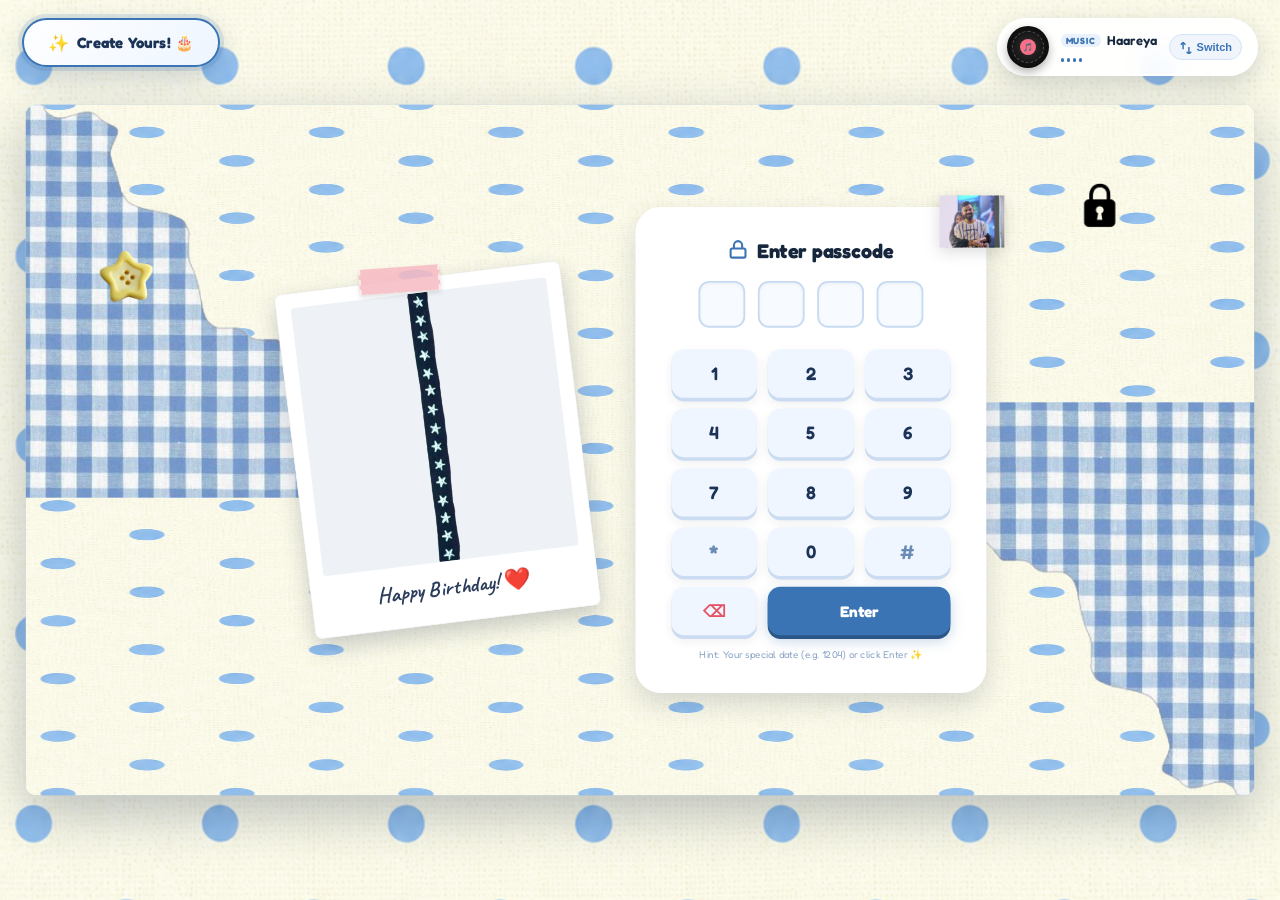
==== commit 5d06f2c9: "feat: track creator IP and telemetry audit logs, emphasize Create Yours button, and add end celebrat" ====
--- a/index.html
+++ b/index.html
@@ -46,9 +46,10 @@
     </audio>
   </aside>
 
-  <!-- Top Floating Admin Link -->
-  <a href="admin.html" class="floating-admin-btn" title="Create your own birthday website">
-    <span>✨ Create Yours</span>
+  <!-- Top Floating Admin Link (Emphasized & Animated) -->
+  <a href="admin.html" class="floating-admin-btn" title="Create your own custom birthday surprise website">
+    <span class="btn-sparkle-icon">✨</span>
+    <span>Create Yours! 🎂</span>
   </a>
 
   <!-- Stage Scaler & Centered Stage -->
@@ -132,7 +133,7 @@
         
         <div class="content-box">
           <div class="cat-gif-frame">
-            <img src="assets/images/d06c4a481034f2325da9010e7d6704fa.gif" alt="Wrong Passcode Cat" class="animated-gif" />
+            <img id="wrong-code-img" src="assets/images/d06c4a481034f2325da9010e7d6704fa.gif" alt="Wrong Passcode Cat" class="animated-gif" />
           </div>
           <h1 class="slide-title title-danger">Wrong Passcode !! 🙈</h1>
           <p class="slide-sub">Oopsie! That's not the secret birthday code!</p>
@@ -151,7 +152,7 @@
         
         <div class="content-box">
           <div class="mascot-frame">
-            <img src="assets/images/3a671a6dfc5faa2d87a4b208f50bb90a.png" alt="Cute Bear" class="mascot-img pulse-anim" />
+            <img id="mascot-img" src="assets/images/3a671a6dfc5faa2d87a4b208f50bb90a.png" alt="Cute Bear" class="mascot-img pulse-anim" />
           </div>
           <h1 class="slide-title">Wanna see your surprise? 🎁✨</h1>
           <div class="btn-group">
@@ -174,7 +175,7 @@
         
         <div class="content-box">
           <div class="cat-gif-frame">
-            <img src="assets/images/bbd46bb7feaae5804098b672ba73435b.gif" alt="Angry Kitty" class="animated-gif" />
+            <img id="angry-cat-img" src="assets/images/bbd46bb7feaae5804098b672ba73435b.gif" alt="Angry Kitty" class="animated-gif" />
           </div>
           <h1 class="slide-title title-shake">How dare you click NO ! 😾</h1>
           <p class="slide-sub">You don't get to say no on your birthday! Try again!</p>
@@ -324,7 +325,7 @@
           <div class="celebration-badge">🎉 WISH GRANTED! 🎉</div>
           <h1 class="slide-title celebration-title">Yay!! Happy Birthdayyy! 🥳💖</h1>
           <div class="cake-celebrate-wrap">
-            <img src="assets/images/b1dee7f2cea3aa95b9dc54d5a8ccc1fa.png" alt="Blown Out Cake" class="cake-blown-img" />
+            <img id="cake-celebrate-img" src="assets/images/b1dee7f2cea3aa95b9dc54d5a8ccc1fa.png" alt="Blown Out Cake" class="cake-blown-img" />
           </div>
           <p class="slide-sub">May all your sweetest dreams and secret wishes come true!</p>
           <button id="btn-to-accept-gifts" class="cute-btn btn-primary btn-bounce">
@@ -342,7 +343,7 @@
 
         <div class="content-box">
           <div class="teddy-frame">
-            <img src="assets/images/a5bdfde35d03ce2bd14f553ed2249355.png" alt="Cute Teddy" class="teddy-img pulse-anim" />
+            <img id="teddy-img" src="assets/images/a5bdfde35d03ce2bd14f553ed2249355.png" alt="Cute Teddy" class="teddy-img pulse-anim" />
           </div>
           <h1 class="slide-title">Accept your gifts? 💝</h1>
           <div class="btn-group">
@@ -369,7 +370,7 @@
 
         <div class="content-box">
           <div class="crying-cat-frame">
-            <img src="assets/images/0065f633b36ed9f79b6383af28e2926d.png" alt="Crying Cat" class="crying-cat-img" />
+            <img id="crying-cat-img" src="assets/images/0065f633b36ed9f79b6383af28e2926d.png" alt="Crying Cat" class="crying-cat-img" />
           </div>
           <h1 class="slide-title">Please try again... 😿</h1>
           <p class="slide-sub">Don't break my heart on your birthday! Please accept!</p>
@@ -436,6 +437,10 @@
         <div class="letter-stage">
           <div class="parchment-sheet">
             <div class="wax-seal-badge">💌</div>
+            <div class="letter-polaroid-frame" id="letter-photo-wrap">
+              <div class="washi-tape tape-top"></div>
+              <img id="letter-photo" src="assets/images/2bd6fdb2b6bf296a351bf5c516e35238.jpg" alt="Letter Memory Photo" class="letter-polaroid-img" />
+            </div>
             <h2 class="letter-greeting" id="letter-greeting">My Dearest Birthday Person,</h2>
             <div class="letter-body-text" id="letter-content">
               I've been trying to find the right words to tell you how much you mean to me, and I keep coming back to how lucky I am to have you in my life. You bring so much light, laughter, and calm into my world every single day. Seeing your smile makes everything feel right. I hope this birthday brings you all the joy, love, and wonder you give to everyone around you!
@@ -462,15 +467,15 @@
           <h1 class="slide-title flowers-title">Some flowers for you!! 🌸💐</h1>
           <div class="flower-gallery">
             <div class="flower-frame polaroid-style tilt-left">
-              <img src="assets/images/5087d25b38d46f06598fa2cf8e331598.jpg" alt="Flower 1" class="flower-img" />
+              <img id="flower-photo-1" src="assets/images/5087d25b38d46f06598fa2cf8e331598.jpg" alt="Flower 1" class="flower-img" />
               <div class="flower-caption">Fresh blooms 🌷</div>
             </div>
             <div class="flower-frame polaroid-style tilt-center">
-              <img src="assets/images/b2e0e4968c920cb3ff6b64472a80d770.jpg" alt="Flower 2" class="flower-img" />
+              <img id="flower-photo-2" src="assets/images/b2e0e4968c920cb3ff6b64472a80d770.jpg" alt="Flower 2" class="flower-img" />
               <div class="flower-caption">For the prettiest smile 🌼</div>
             </div>
             <div class="flower-frame polaroid-style tilt-right">
-              <img src="assets/images/2d26fa6f4f5d96b95ccd30659d1fb414.jpg" alt="Flower 3" class="flower-img" />
+              <img id="flower-photo-3" src="assets/images/2d26fa6f4f5d96b95ccd30659d1fb414.jpg" alt="Flower 3" class="flower-img" />
               <div class="flower-caption">Forever blooming 🌹</div>
             </div>
           </div>
@@ -523,6 +528,13 @@
             <!-- Right Page -->
             <div class="book-page page-right">
               <div class="page-corner-tape tape-tr"></div>
+
+              <!-- Memory Polaroid 2 (Right Page) -->
+              <div class="memory-polaroid right-polaroid" id="scrapbook-polaroid-2">
+                <div class="polaroid-pin">📌</div>
+                <img id="scrapbook-photo-2" src="assets/images/45aae7f5e21ba481cbe5a6bae512295a.jpg" alt="Memory Photo 2" class="polaroid-photo" />
+                <div class="polaroid-note" id="scrapbook-caption-2">Sweet moments 💖</div>
+              </div>
               
               <!-- Disco ball & stars -->
               <img src="assets/images/b387aa4adfcc7da0a7b93c966944bd9b.png" class="scrapbook-disco" alt="" />
@@ -701,10 +713,23 @@
             </div>
           </div>
 
+          <!-- Emphasized In-Page "Create Yours" Banner -->
+          <div class="create-yours-cta-card" id="create-yours-cta-card">
+            <div class="cta-sparkle-badge">🎁 Make a Birthday Website</div>
+            <h2 class="cta-heading">Want to surprise someone special like this? ✨</h2>
+            <p class="cta-desc">Personalize all 15 memory photos, heartfelt messages, secret 4-digit PIN, and background music in just 2 minutes!</p>
+            <a href="admin.html" class="cute-btn btn-primary btn-create-emphasized" id="btn-create-in-page">
+              <span>✨ Create Yours Now 🎂</span>
+            </a>
+          </div>
+
           <!-- Footer Controls -->
           <div class="real-gifts-footer">
             <button id="btn-back-to-scrapbook" class="cute-btn btn-secondary">
               <span>← Back to Scrapbook</span>
+            </button>
+            <button id="btn-show-end-modal" class="cute-btn btn-primary btn-finish-celebration">
+              <span>🎉 Finish Surprise &amp; Celebrate ✨</span>
             </button>
             <button id="btn-final-restart" class="cute-btn btn-secondary">
               <span>↺ Restart Experience</span>
@@ -731,7 +756,44 @@
     </div>
   </div>
 
-  <!-- Supabase Client & App Logic -->
+  <!-- End Celebration Pop-up Modal -->
+  <div id="end-celebration-modal" class="end-celebration-modal" aria-hidden="true" style="display: none;">
+    <div class="end-modal-backdrop" id="end-modal-backdrop"></div>
+    <div class="end-modal-dialog">
+      <div class="washi-tape tape-top"></div>
+      <button type="button" class="end-modal-close-btn" id="btn-close-end-modal" aria-label="Close Pop-up">✕</button>
+      
+      <div class="end-modal-header">
+        <div class="end-modal-emojis">🎉 🎂 💖</div>
+        <h2 class="end-modal-title">Happy Birthday! 🥳✨</h2>
+        <p class="end-modal-subtitle">You explored all gifts, letters, memories, and mystery boxes!</p>
+      </div>
+
+      <div class="end-modal-body">
+        <div class="end-modal-callout">
+          <div class="callout-stars">✨ 🌟 ✨</div>
+          <p class="callout-question">Want to surprise your favorite person too?</p>
+          <p class="callout-hint">Create a personalized birthday website with all 15 memory photos, secret passcode, music, and mystery boxes in 2 minutes!</p>
+          
+          <a href="admin.html" class="cute-btn btn-primary end-modal-cta-btn" id="btn-end-popup-create">
+            <span>✨ Create A Birthday Website Now 🎁</span>
+          </a>
+        </div>
+      </div>
+
+      <div class="end-modal-footer">
+        <button type="button" class="cute-btn btn-secondary end-modal-btn-sm" id="btn-end-popup-replay">
+          <span>↺ Replay Surprise</span>
+        </button>
+        <button type="button" class="cute-btn btn-secondary end-modal-btn-sm" id="btn-end-popup-dismiss">
+          <span>Close &amp; Keep Browsing 💖</span>
+        </button>
+      </div>
+    </div>
+  </div>
+
+  <!-- Cryptographic Anti-Guessing Utility, Supabase Client & App Logic -->
+  <script src="crypto-util.js"></script>
   <script src="https://cdn.jsdelivr.net/npm/@supabase/supabase-js@2"></script>
   <script src="supabase-client.js"></script>
   <script src="app.js"></script>
--- a/styles.css
+++ b/styles.css
@@ -310,26 +310,53 @@
   top: 18px;
   left: 22px;
   z-index: 9999;
-  display: flex;
-  align-items: center;
-  gap: 6px;
-  padding: 8px 16px;
-  background: rgba(255, 255, 255, 0.92);
+  display: inline-flex;
+  align-items: center;
+  gap: 8px;
+  padding: 12px 24px;
+  background: linear-gradient(135deg, #ffffff 0%, #edf5ff 100%);
   backdrop-filter: blur(12px);
-  border: 2px solid rgba(255, 255, 255, 0.95);
+  border: 2.5px solid #3b74b4;
   border-radius: 40px;
-  box-shadow: 0 8px 24px rgba(22, 42, 70, 0.18);
-  font-size: 13px;
-  font-weight: 600;
-  color: var(--blue-primary);
+  box-shadow: 0 10px 28px rgba(36, 67, 110, 0.22), 0 0 0 4px rgba(59, 116, 180, 0.15);
+  font-family: 'Fredoka', 'Quicksand', sans-serif;
+  font-size: 15px;
+  font-weight: 700;
+  color: #1a3356;
   text-decoration: none;
-  transition: all 0.2s ease;
+  letter-spacing: 0.2px;
+  cursor: pointer;
+  animation: floatPulse 3.5s ease-in-out infinite;
+  transition: all 0.25s cubic-bezier(0.34, 1.56, 0.64, 1);
 }
 
 .floating-admin-btn:hover {
-  transform: translateY(-2px);
-  background: var(--blue-primary);
-  color: #fff;
+  transform: translateY(-3px) scale(1.05);
+  background: #3b74b4;
+  color: #ffffff;
+  border-color: #24436e;
+  box-shadow: 0 14px 34px rgba(36, 67, 110, 0.35), 0 0 0 5px rgba(59, 116, 180, 0.25);
+}
+
+.floating-admin-btn .btn-sparkle-icon {
+  font-size: 17px;
+  animation: sparkleTwinkle 2s infinite ease-in-out;
+}
+
+@keyframes floatPulse {
+  0%, 100% {
+    box-shadow: 0 10px 28px rgba(36, 67, 110, 0.22), 0 0 0 4px rgba(59, 116, 180, 0.15);
+    transform: translateY(0);
+  }
+  50% {
+    box-shadow: 0 12px 32px rgba(36, 67, 110, 0.32), 0 0 0 7px rgba(59, 116, 180, 0.22);
+    transform: translateY(-2px);
+  }
+}
+
+@keyframes sparkleTwinkle {
+  0%, 100% { transform: scale(1) rotate(0deg); opacity: 1; }
+  50% { transform: scale(1.25) rotate(15deg); opacity: 0.8; }
 }
 
 /* ==========================================================================
@@ -1270,6 +1297,54 @@
   filter: drop-shadow(0 4px 6px rgba(0,0,0,0.2));
 }
 
+.letter-polaroid-frame {
+  float: right;
+  margin: 0 0 16px 20px;
+  width: 140px;
+  background: #ffffff;
+  padding: 8px 8px 18px 8px;
+  border-radius: 4px;
+  box-shadow: 0 8px 22px rgba(22, 42, 70, 0.18);
+  transform: rotate(3deg);
+  position: relative;
+  transition: transform 0.25s ease;
+  z-index: 2;
+}
+.letter-polaroid-frame:hover {
+  transform: rotate(0deg) scale(1.05);
+}
+.letter-polaroid-img {
+  width: 100%;
+  height: 120px;
+  object-fit: cover;
+  border-radius: 2px;
+  display: block;
+}
+
+.memory-polaroid.right-polaroid {
+  position: absolute;
+  top: 18px;
+  right: 22px;
+  width: 110px;
+  background: #ffffff;
+  padding: 6px 6px 14px 6px;
+  border-radius: 4px;
+  box-shadow: 0 6px 16px rgba(22, 42, 70, 0.18);
+  transform: rotate(4deg);
+  z-index: 4;
+  transition: transform 0.25s ease;
+}
+.memory-polaroid.right-polaroid:hover {
+  transform: rotate(0deg) scale(1.05);
+}
+.memory-polaroid.right-polaroid .polaroid-photo {
+  width: 100%;
+  height: 85px;
+  object-fit: cover;
+  border-radius: 2px;
+  display: block;
+}
+
 .letter-greeting {
   font-family: 'Playfair Display', serif;
   font-size: 26px;
@@ -2368,8 +2443,9 @@
   .floating-admin-btn {
     top: 10px !important;
     left: 10px !important;
-    padding: 8px 14px !important;
-    font-size: 12px !important;
+    padding: 10px 18px !important;
+    font-size: 13px !important;
+    font-weight: 700 !important;
   }
 
   .torn-gingham {
@@ -2377,3 +2453,226 @@
     height: 190px !important;
   }
 }
+
+/* ==========================================================================
+   END CELEBRATION POP-UP MODAL & EMPHASIZED "CREATE YOURS" CTA
+   ========================================================================== */
+.end-celebration-modal {
+  position: fixed;
+  inset: 0;
+  z-index: 10001;
+  display: flex;
+  align-items: center;
+  justify-content: center;
+  opacity: 0;
+  pointer-events: none;
+  transition: opacity 0.35s ease;
+  padding: 20px;
+}
+
+.end-celebration-modal.active {
+  opacity: 1;
+  pointer-events: auto;
+}
+
+.end-modal-backdrop {
+  position: absolute;
+  inset: 0;
+  background: rgba(14, 28, 52, 0.78);
+  backdrop-filter: blur(8px);
+}
+
+.end-modal-dialog {
+  position: relative;
+  z-index: 2;
+  background: #ffffff;
+  border-radius: 28px;
+  border: 4px solid #ffffff;
+  box-shadow: 0 24px 65px rgba(16, 36, 68, 0.45);
+  max-width: 460px;
+  width: 100%;
+  padding: 34px 28px 28px 28px;
+  text-align: center;
+  transform: scale(0.88) translateY(20px);
+  transition: transform 0.35s cubic-bezier(0.34, 1.56, 0.64, 1);
+}
+
+.end-celebration-modal.active .end-modal-dialog {
+  transform: scale(1) translateY(0);
+}
+
+.end-modal-close-btn {
+  position: absolute;
+  top: 14px;
+  right: 14px;
+  width: 34px;
+  height: 34px;
+  border-radius: 50%;
+  border: 2px solid #e1ecfa;
+  background: #f4f8fe;
+  color: #3b74b4;
+  font-size: 15px;
+  font-weight: 700;
+  cursor: pointer;
+  display: flex;
+  align-items: center;
+  justify-content: center;
+  transition: all 0.2s ease;
+}
+
+.end-modal-close-btn:hover {
+  background: #e35467;
+  color: #ffffff;
+  border-color: #e35467;
+  transform: scale(1.1);
+}
+
+.end-modal-emojis {
+  font-size: 38px;
+  margin-bottom: 8px;
+  animation: bounceAnim 2s infinite ease-in-out;
+}
+
+.end-modal-title {
+  font-family: 'Fredoka', 'Quicksand', sans-serif;
+  font-size: 26px;
+  font-weight: 700;
+  color: #1a3356;
+  margin-bottom: 6px;
+  letter-spacing: -0.5px;
+}
+
+.end-modal-subtitle {
+  font-size: 14px;
+  color: #6a8bb5;
+  margin-bottom: 18px;
+}
+
+.end-modal-callout {
+  background: linear-gradient(135deg, #f0f7ff 0%, #e8f2ff 100%);
+  border: 2px dashed #9ac1f1;
+  border-radius: 20px;
+  padding: 20px 18px;
+  margin-bottom: 20px;
+}
+
+.callout-stars {
+  font-size: 16px;
+  margin-bottom: 6px;
+}
+
+.callout-question {
+  font-family: 'Fredoka', sans-serif;
+  font-size: 17px;
+  font-weight: 700;
+  color: #1a3356;
+  margin-bottom: 6px;
+}
+
+.callout-hint {
+  font-size: 13px;
+  color: #5579a7;
+  line-height: 1.45;
+  margin-bottom: 16px;
+}
+
+.end-modal-cta-btn {
+  display: flex;
+  align-items: center;
+  justify-content: center;
+  gap: 8px;
+  width: 100%;
+  padding: 14px 22px;
+  font-size: 16px;
+  font-weight: 700;
+  text-decoration: none;
+  border-radius: 16px;
+  box-shadow: 0 8px 24px rgba(59, 116, 180, 0.35);
+  animation: pulseCta 2.5s infinite;
+}
+
+@keyframes pulseCta {
+  0%, 100% {
+    transform: scale(1);
+    box-shadow: 0 8px 24px rgba(59, 116, 180, 0.35);
+  }
+  50% {
+    transform: scale(1.03);
+    box-shadow: 0 12px 28px rgba(59, 116, 180, 0.48);
+  }
+}
+
+.end-modal-actions, .end-modal-footer {
+  display: flex;
+  gap: 10px;
+  justify-content: center;
+}
+
+.end-modal-btn-sm {
+  padding: 9px 16px;
+  font-size: 13px;
+  font-weight: 600;
+  border-radius: 12px;
+}
+
+/* In-Slide Create Yours CTA Card */
+.create-yours-cta-card {
+  margin-top: 28px;
+  margin-bottom: 16px;
+  background: linear-gradient(135deg, #ffffff 0%, #f4f8fe 100%);
+  border: 2px solid #c8dcf6;
+  border-radius: 20px;
+  padding: 24px 26px;
+  text-align: center;
+  box-shadow: 0 8px 22px rgba(22, 42, 70, 0.08);
+}
+
+.cta-sparkle-badge {
+  display: inline-block;
+  background: #e1edfc;
+  color: #2b578c;
+  font-size: 12px;
+  font-weight: 700;
+  padding: 4px 12px;
+  border-radius: 20px;
+  margin-bottom: 8px;
+}
+
+.cta-heading {
+  font-family: 'Fredoka', sans-serif;
+  font-size: 20px;
+  font-weight: 700;
+  color: #1a3356;
+  margin-bottom: 6px;
+}
+
+.cta-desc {
+  font-size: 14px;
+  color: #6a8bb5;
+  max-width: 480px;
+  margin: 0 auto 16px auto;
+  line-height: 1.45;
+}
+
+.btn-create-emphasized {
+  display: inline-flex;
+  align-items: center;
+  gap: 8px;
+  padding: 12px 28px;
+  font-size: 15px;
+  font-weight: 700;
+  text-decoration: none;
+  box-shadow: 0 6px 18px rgba(59, 116, 180, 0.28);
+}
+
+.btn-finish-celebration {
+  background: #28a745 !important;
+  border-color: #218838 !important;
+  color: #ffffff !important;
+}
+
+.btn-finish-celebration:hover {
+  background: #218838 !important;
+  transform: translateY(-2px);
+  box-shadow: 0 8px 20px rgba(40, 167, 69, 0.35);
+}
